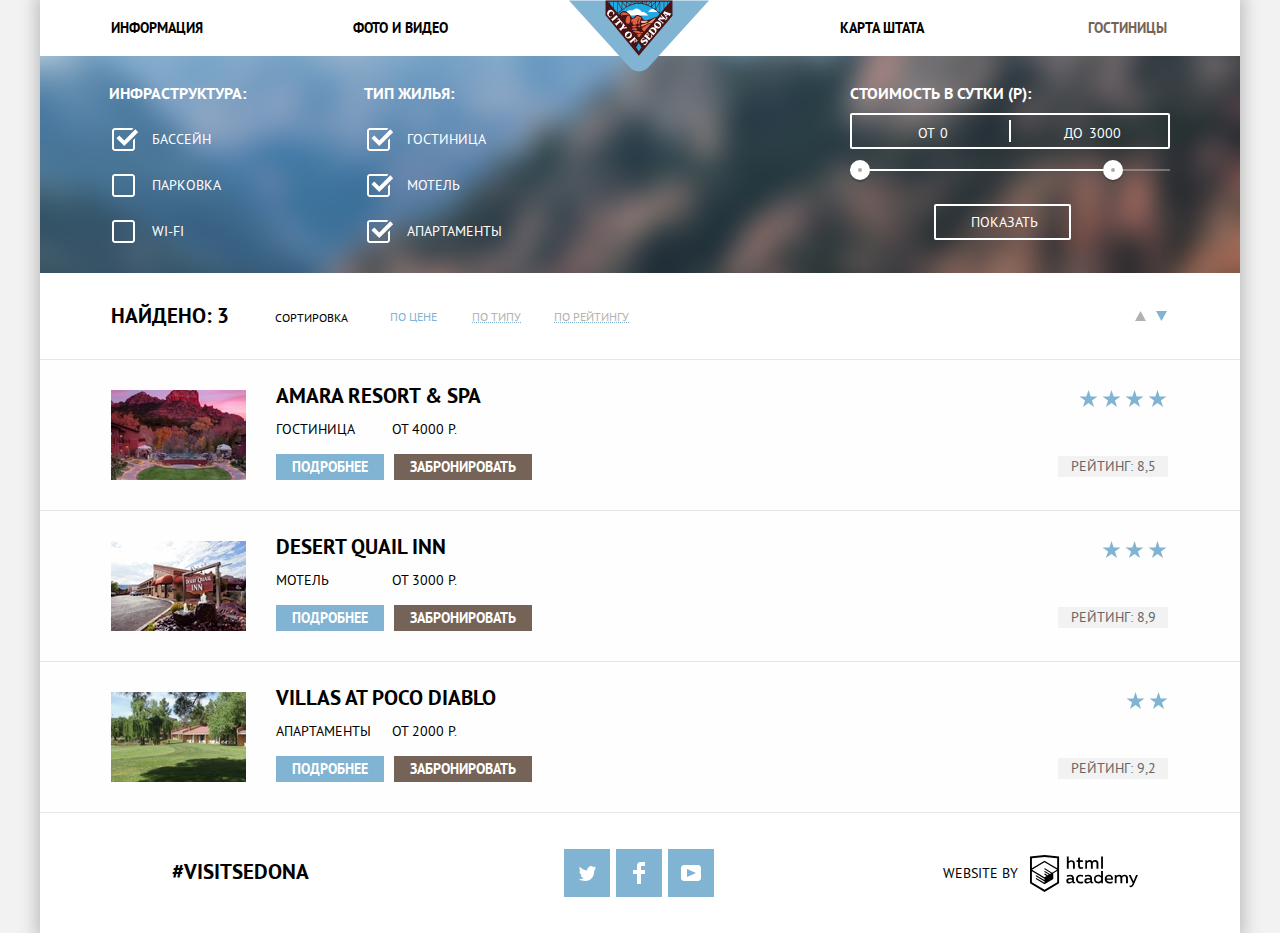
==== hotels.html @ ed296275 "минимизация" ====
<!DOCTYPE html>
<html lang="ru">
	<head>
		<meta charset="utf-8">
		<title>Гостиницы | Туристический городок Седона</title>
    <link href="css/normalize.min.css" rel="stylesheet">
    <link href="css/style.min.css" rel="stylesheet">
	</head>
	<body>
    <div class="container">
      <header class="page-header">
        <a class="page-header-logo" href="index.html">
          <img src="img/logo-sedona.svg" width="140" height="72" alt="Логотип Седоны">
        </a>
        <nav class="page-navigation">
          <ul class="site-navigation reset-list">
            <li><a href="#">Информация</a></li>
            <li><a href="#">Фото и видео</a></li>
            <li><a href="#">Карта штата</a></li>
            <li  class="site-navigation-current"><a>Гостиницы</a></li>
          </ul>
        </nav>
      </header>

      <main>
        <div class="hotels-info">
          <h1 class="visually-hidden">Гостиницы Седоны</h1>
          <section class="filters">
            <form class="filter-form" method="get" action="https://echo.htmlacademy.ru">
              <h2 class="visually-hidden">Форма фильтрации</h2>
              <!--CSS:<img src="img/background-photo.jpg"  width="1200" height="800" alt="Вид Седоны">-->
              <fieldset>
                <legend>Инфраструктура:</legend>
                  <ul class="reset-list fieldset-list">
                    <li class="filter-item">
                      <input type="checkbox" id="swimmingpool" name="swimmingpool" checked>
                      <label for="swimmingpool">бассейн</label>
                    </li>
                    <li class="filter-item">
                      <input type="checkbox" id="parking" name="parking">
                      <label for="parking">парковка</label>
                    </li>
                    <li class="filter-item">
                      <input type="checkbox" id="wifi" name="wifi">
                      <label for="wifi">wi-fi</label>
                    </li>
                  </ul>
              </fieldset>
              <fieldset>
                <legend>Тип жилья:</legend>
                  <ul class="reset-list fieldset-list">
                    <li class="filter-item">
                      <input type="checkbox" id="hotel" name="hotel" checked>
                      <label for="hotel">гостиница</label>
                    </li>
                    <li class="filter-item">
                      <input type="checkbox" id="motel" name="motel" checked>
                      <label for="motel">мотель</label>
                    </li>
                    <li class="filter-item">
                      <input type="checkbox" id="appartment" name="appartment" checked>
                      <label for="appartment">апартаменты</label>
                    </li>
                  </ul>
              </fieldset>
              <div class="filter-price">
                <fieldset class="filter-range">
                  <legend class="filter-range-title">Стоимость в сутки (Р):</legend>
									<div class="price-controls">
										<label class="min-price">от <input type="text" name="min-price" value="0"></label>
										<label class="max-price">до <input type="text" name="max-price" value="3000"></label>
									</div>
									<div class="range-controls">
										 <div class="scale">
											 <div class="bar"></div>
										 </div>
										 <div class="range-toggle range-toggle-min"></div>
										 <div class="range-toggle range-toggle-max"></div>
									</div>
									<button class="button-transparent" type="submit">Показать</button>
                </fieldset>
              </div>
            </form>
          </section>
          <div class="search-results">
            <div class="results-wrapper">
              <p class="results-total reset-text">Найдено: 3</p>
              <section class="sort">
                <h2 class="reset-text">Сортировка</h2>
                <ul class="reset-list sort-by-category">
                  <li class="result-sort-item result-sort-item-current"><a>по цене</a></li>
                  <li class="result-sort-item"><a href="#">по типу</a></li>
                  <li class="result-sort-item"><a href="#">по рейтингу</a></li>
                </ul>
                <ul class="reset-list sort-by-priority">
                  <li class="result-sort-item">
                    <a arial-label="сортировать по возрастанию">
                      <svg class="sort-direction-button" xmlns="http://www.w3.org/2000/svg" width="11" height="10" viewBox="0 0 11 10">
                        <path d="M5.5 0L0 10h11z"/>
                      </svg>
                    </a>
                  </li>
                  <li class="result-sort-item">
                    <a arial-label="сортировать по убыванию" active>
                      <svg class="sort-direction-button sort-direction-button-current" xmlns="http://www.w3.org/2000/svg" width="11" height="10" viewBox="0 0 11 10">
                        <path d="M5.5 10L0 0h11"/>
                      </svg>
                    </a>
                  </li>
                </ul>
              </section>
            </div>
            <section class="results">
              <h2 class="visually-hidden">Результаты</h2>
              <ul class="results-list reset-list">
                <li class="result-list-item hotel">
                  <div class="hotel-img">
                    <img src="img/hotel-amara.jpg" width="135" height="90" alt="Amara Resort & Spa">
                  </div>
                  <div class="hotel-info">
                    <h3 class="hotel-name reset-text">Amara Resort & Spa</h3>
                    <div class="hotel-type-price">
                      <p class="hotel-type reset-text">Гостиница</p>
                      <p class="hotel-price reset-text">От 4000 р.</p>
                    </div>
                    <a class="button button-blue hotel-button" href="#">Подробнее</a>
                    <a class="button button-brown hotel-button" href="#">Забронировать</a>
                  </div>
                  <div class="hotel-details">
                    <p class="hotel-stars-four reset-text" alt="четырехзвездочный отель"></p>
                    <p class="hotel-rating reset-text">Рейтинг: 8,5</p>
                  </div>
                </li>
                <li class="result-list-item hotel">
                  <div class="hotel-img">
                    <img src="img/motel-desertquail.jpg" width="135" height="90" alt="Desert Quail Inn">
                  </div>
                  <div class="hotel-info">
                    <h3 class="hotel-name reset-text">Desert Quail Inn</h3>
                    <div class="hotel-type-price">
                      <p class="hotel-type reset-text">Мотель</p>
                      <p class="hotel-price reset-text">От 3000 р.</p>
                    </div>
                    <a class="button button-blue hotel-button" href="#">Подробнее</a>
                    <a class="button button-brown hotel-button" href="#">Забронировать</a>
                  </div>
                  <div class="hotel-details">
                    <p class="hotel-stars-three reset-text" alt="трехзвездочный отель"></p>
                    <p class="hotel-rating reset-text">Рейтинг: 8,9</p>
                  </div>
                </li>
                <li class="result-list-item hotel">
                  <div class="hotel-img">
                    <img src="img/villas-pocodiablo.jpg" width="135" height="90" alt="Villas at Poco Diablo">
                  </div>
                  <div class="hotel-info">
                    <h3 class="hotel-name reset-text">Villas at Poco Diablo</h3>
                    <div class="hotel-type-price">
                      <p class="hotel-type reset-text">Апартаменты</p>
                      <p class="hotel-price reset-text">От 2000 р.</p>
                    </div>
                    <a class="button button-blue hotel-button" href="#">Подробнее</a>
                    <a class="button button-brown hotel-button" href="#">Забронировать</a>
                  </div>
                  <div class="hotel-details">
                    <p class="hotel-stars-two reset-text" alt="двухзвездочный отель"></p>
                    <p class="hotel-rating reset-text">Рейтинг: 9,2</p>
                  </div>
                </li>
              </ul>
            </section>
          </div>
        </div>
      </main>

      <footer class="page-footer">
        <p class="page-footer-hashtag reset-text">
        	<a  class="hashtag" href="#">#visitsedona</a>
        </p>
        <section class="page-footer-social social">
        	<h2 class="visually-hidden">Седона в соцсетях</h2>
          <ul class="reset-list social-list">
        		<li class="social-item">
              <a class="social-button" href="#" aria-label="Переход на страницу Седоны в Twitter">
                <img src="img/icons/twitter.svg" width="17" height="15" alt="Twitter">
              </a>
            </li>
        		<li class="social-item">
              <a class="social-button" href="#" aria-label="Переход на страницу Седоны в Facebook">
                <img src="img/icons/fb.svg" width="12" height="22" alt="Facebook">
              </a>
            </li>
        		<li class="social-item">
              <a class="social-button" href="#" aria-label="Переход на страницу Седоны на Youtube">
                <img src="img/icons/youtube.svg" width="20" height="16" alt="Youtube">
              </a>
            </li>
        	</ul>
        	</section>
        	<p class="page-footer-developed-by developed-by reset-text">
        		Website by
        		<a class="developed-by-link" href="https://htmlacademy.ru/intensive/htmlcss">
              <svg id="Layer_1" data-name="Layer 1" xmlns="http://www.w3.org/2000/svg" width="108" height="37" viewBox="0 0 108.08 36.85"><title>logo-htmlacademy-small1</title><path d="M44.61,26.88a2,2,0,0,0,.55-0.1v1.33a3.25,3.25,0,0,1-1.18.21,1.67,1.67,0,0,1-1.67-1,4.84,4.84,0,0,1-3.14,1.08c-1.51,0-2.91-.83-2.91-2.55,0-2.13,2-2.79,3.71-2.79a11.08,11.08,0,0,1,2.17.25v-0.3c0-1-.76-1.77-2.19-1.77a7.42,7.42,0,0,0-3,.64v-1.7a10.21,10.21,0,0,1,3.19-.55c2.36,0,3.81,1.12,3.81,3.65v3a0.54,0.54,0,0,0,.49.59h0.17Zm-6.44-1.13A1.35,1.35,0,0,0,39.63,27h0.11a3.39,3.39,0,0,0,2.41-1V24.58a9.72,9.72,0,0,0-1.81-.21c-1,0-2.16.33-2.16,1.38h0Zm12.36-6.11a5,5,0,0,1,2.57.64V22a4.08,4.08,0,0,0-2.3-.7,2.75,2.75,0,1,0,0,5.49,5,5,0,0,0,2.43-.64v1.71a6.27,6.27,0,0,1-2.76.57A4.21,4.21,0,0,1,46,24.51q0-.21,0-0.41a4.32,4.32,0,0,1,4.18-4.46h0.38Zm12.17,7.24a2,2,0,0,0,.55-0.1v1.33a3.25,3.25,0,0,1-1.18.21,1.67,1.67,0,0,1-1.67-1,4.84,4.84,0,0,1-3.14,1.08c-1.51,0-2.91-.83-2.91-2.55,0-2.13,2-2.79,3.71-2.79a11.08,11.08,0,0,1,2.17.25v-0.3c0-1-.76-1.77-2.19-1.77a7.42,7.42,0,0,0-3,.64v-1.7a10.21,10.21,0,0,1,3.19-.55c2.36,0,3.81,1.12,3.81,3.65v3a0.54,0.54,0,0,0,.49.59h0.17Zm-6.44-1.13A1.35,1.35,0,0,0,57.73,27h0.11a3.39,3.39,0,0,0,2.41-1V24.58a9.72,9.72,0,0,0-1.81-.21c-1.06,0-2.16.33-2.16,1.38h0ZM73,16V28.2H71.35V26.88a3.88,3.88,0,0,1-3.19,1.54,4.4,4.4,0,0,1,0-8.78,3.81,3.81,0,0,1,3,1.3V16H73Zm-4.53,5.22a2.76,2.76,0,1,0,0,5.52A2.86,2.86,0,0,0,71.15,25V23A2.91,2.91,0,0,0,68.49,21.27ZM79,19.64c3.31,0,4.46,2.68,3.92,5.09H76.7c0.21,1.5,1.67,2.11,3.19,2.11a6.11,6.11,0,0,0,2.64-.59v1.6a7.14,7.14,0,0,1-3,.57C77,28.42,74.78,27,74.78,24a4.18,4.18,0,0,1,4-4.39H79Zm0.09,1.54a2.28,2.28,0,0,0-2.44,2.1v0.06H81.3A2,2,0,0,0,79.13,21.18Zm5.73,7V19.87h1.65v1a3.81,3.81,0,0,1,2.78-1.27A2.86,2.86,0,0,1,91.89,21a4.12,4.12,0,0,1,2.91-1.33A3.06,3.06,0,0,1,98,23V28.2h-1.9V23.05a1.59,1.59,0,0,0-1.42-1.75H94.42a2.8,2.8,0,0,0-2.07,1.12V28.2h-1.9V23.05A1.59,1.59,0,0,0,89,21.31H88.8a3,3,0,0,0-2.21,1.29v5.63H84.86Zm21.31-8.33h1.9l-3.91,9.46c-0.9,2.17-2.09,2.86-3.35,2.86a4.76,4.76,0,0,1-1.1-.14V30.46a2.86,2.86,0,0,0,.85.12c0.9,0,1.58-.64,2.07-1.9l0.17-.42-4-8.4h2l2.86,6.29ZM38.73,1.46V6.22a3.81,3.81,0,0,1,2.7-1.14,3.25,3.25,0,0,1,3.44,3.4v5.15H43V8.72a1.81,1.81,0,0,0-1.61-2h-0.3a2.93,2.93,0,0,0-2.32,1.39v5.52h-1.9V1.46h1.9ZM49.94,2.31v3h3V6.91h-3v3.81c0,1.1.5,1.46,1.58,1.46a4.49,4.49,0,0,0,1.69-.33v1.6A6.8,6.8,0,0,1,51,13.8a2.55,2.55,0,0,1-2.86-2.74V6.89H46.58V5.26h1.5V2.74Zm5.4,11.31V5.28H57v1A3.81,3.81,0,0,1,59.77,5a2.86,2.86,0,0,1,2.6,1.33A4.12,4.12,0,0,1,65.28,5,3.06,3.06,0,0,1,68.44,8.4v5.21h-1.9V8.46a1.59,1.59,0,0,0-1.42-1.75H64.89a2.8,2.8,0,0,0-2.07,1.12v5.78h-1.9V8.46A1.59,1.59,0,0,0,59.5,6.71H59.27A3,3,0,0,0,57.06,8v5.63H55.34ZM71.17,1.45H73V13.6H71.17V1.45ZM14.71,0H14.55L0,1.54V28.21l14.55,8.66,14.55-8.66V1.54Zm12.5,27.1L14.55,34.64,1.9,27.12V16.18l12.59,7.5V25L5.86,19.9v1.31l8.68,5.21v1.39L5.87,22.65V24l8.68,5.21,8.75-5.24V18.31L27.2,16V27.12Zm0-12.53-3.48,2-1.6,1L14.51,13v1.31L21,18.23H21l-0.14.09-1,.54-5.37-3.2V17l4.24,2.52-1,.67-3.2-1.9v1.31l2.1,1.24L14.5,22.1,2,14.65,14.51,7.11Zm0-1.32L14.49,5.76,1.91,13.25v-10L14.56,1.92,27.21,3.25v10h0Z" transform="translate(0 -0.02)" fill="#231f20"/>
              </svg>
        		</a>
        	</p>
      </footer>
    </div>
	</body>
</html>
---- css/style.min.css ----
@-webkit-keyframes bounce{0%{-webkit-transform:translateY(-2000px);transform:translateY(-2000px)}70%{-webkit-transform:translateY(30px);transform:translateY(30px)}90%{-webkit-transform:translateY(-10px);transform:translateY(-10px)}to{-webkit-transform:translateY(0);transform:translateY(0)}}@keyframes bounce{0%{-webkit-transform:translateY(-2000px);transform:translateY(-2000px)}70%{-webkit-transform:translateY(30px);transform:translateY(30px)}90%{-webkit-transform:translateY(-10px);transform:translateY(-10px)}to{-webkit-transform:translateY(0);transform:translateY(0)}}@-webkit-keyframes shake{0%,to{-webkit-transform:translateX(0);transform:translateX(0)}10%,30%,50%,70%,90%{-webkit-transform:translateX(-10px);transform:translateX(-10px)}20%,40%,60%,80%{-webkit-transform:translateX(10px);transform:translateX(10px)}}@keyframes shake{0%,to{-webkit-transform:translateX(0);transform:translateX(0)}10%,30%,50%,70%,90%{-webkit-transform:translateX(-10px);transform:translateX(-10px)}20%,40%,60%,80%{-webkit-transform:translateX(10px);transform:translateX(10px)}}@font-face{font-family:'PT Sans';font-weight:400;font-style:normal;src:local('PTSans-Regular'),url(../fonts/ptsans.woff2) format('woff2'),url(../fonts/ptsans.woff) format('woff')}@font-face{font-family:'PT Sans';font-weight:700;font-style:normal;src:local('PTSans-Bold'),url(../fonts/ptsansbold.woff2) format('woff2'),url(../fonts/ptsansbold.woff) format('woff')}html{box-sizing:border-box}*,::after,::before{box-sizing:inherit}.reset-list,body{margin:0;padding:0}body{text-transform:uppercase;color:#000;background-color:#f2f2f2;font-family:"PT Sans","Arial",sans-serif;font-size:14px;font-weight:400;line-height:21px}a{text-decoration:none}img{max-width:100%}.container{width:1200px;margin:0 auto;background-color:#fff;box-shadow:0 0 15px 5px rgba(0,1,1,.2)}.reset-list{list-style:none}.reset-text{margin:0}.button{text-align:center;vertical-align:middle;text-transform:uppercase;color:#fff;border:0;background-color:#fff;font-size:14px;font-weight:700;line-height:21px}.button-brown{width:568px;height:86px;background-color:#766357}.search-details .button-brown{margin-top:18px;padding-right:117px;padding-left:117px;font-size:18px}.button-search,.social-button{display:flex;align-items:center;justify-content:center;width:46px;height:48px;color:#fff;background-color:#81b3d2}.button-search{margin-top:54px;font-size:21px}.button-blue{width:458px;height:58px;background-color:#81b3d2}.button-add,.button-remove{width:38px;height:38px;color:#a9a9a9;background-color:#f2f2f2;font-size:19px}.button-add:hover,.button-remove:hover,.site-navigation a{color:#000}.button-add:active,.button-remove:active,.site-navigation a[href]:hover{color:#81b3d2}.button-brown:hover{background-color:#604e43}.button-brown:active{color:rgba(132,120,112,.3);background-color:#503e33}.button-search:hover,.hotel-info .button-blue:hover,.social-button:hover{background-color:#669ec0}.button-search:active,.hotel-info .button-blue:active,.social-button:active{color:rgba(135,181,209,.3);background-color:#5496bd}.button-outline-white{color:#fff;border:1px solid #fff;background:0 0;font-weight:400}.hotel-info .button-brown,.page-footer-index .developed-by-link{margin-left:6px}.hotel-button{padding:4px 16px}.page-header{position:relative;padding-top:15px;padding-bottom:15px}.page-footer,.page-navigation{color:#000;font-size:14px;font-weight:700;line-height:26px}.site-navigation{display:flex}.page-header-logo{position:absolute;top:0;left:50%;width:140px;margin-left:-71px}.site-navigation li{width:300px}.site-navigation li:nth-child(1){padding-left:71px;text-align:left}.site-navigation li:nth-child(2){padding-left:13px;text-align:left}.site-navigation li:nth-child(3){padding-right:16px;text-align:right}.site-navigation li:nth-child(4){padding-right:73px;text-align:right}.site-navigation a[href]:active{color:#b2b2b2}.site-navigation-current a{color:#766357}.page-footer{display:flex;align-items:center;min-height:120px}.page-footer-index{position:relative;z-index:3;margin-top:-128px;background-color:rgba(255,255,255,.9)}.hashtag{color:#000;font-size:21px;font-weight:700;line-height:26px}.social-list{display:flex;justify-content:center;width:100%;margin-left:-1px}.social-list li:nth-child(1){margin-left:0}.social-list li:nth-child(2),.social-list li:nth-child(3){margin-left:6px}.developed-by{display:flex;align-items:center;justify-content:center;width:197px;font-weight:400}.page-footer-developed-by,.page-footer-hashtag,.page-footer-social{width:400px;text-align:center}.developed-by-link{margin-top:9px;margin-left:12px}.button-calendar:hover path,.developed-by-link path{fill:#000}.button-calendar:active path,.developed-by-link:hover path{fill:#81b3d2}.button-calendar path,.developed-by-link:active path{fill:#a9a9a9}.search-modal{position:relative;z-index:3;display:none}.open{display:block;-webkit-animation:bounce .6s;animation:bounce .6s}.open-error{-webkit-animation:shake .6s;animation:shake .6s}.search-form{position:absolute;left:50%;width:568px;margin-left:-285px;padding:55px 55px 56px;background-color:#fff}.search-item{position:relative;display:flex;align-items:center;margin-bottom:29px;font-size:14px;font-weight:700;line-height:26px}.label-check-in{width:88px}.label-check-out{width:92px}.search-data-input{border:2px solid #f2f2f2;background-color:#f2f2f2;font:inherit}.input-check-in,.input-check-out{width:346px;height:38px;padding-left:10px;text-transform:uppercase}.input-check-in{margin-left:24px}.input-check-out{margin-left:21px}.search-item input:hover{background-color:#ebebeb}.search-item input:focus{background-color:#fff}.search-data-input::-webkit-input-placeholder{color:#000;font-size:14px;line-height:26px}.search-data-input::-moz-placeholder{color:#000;font-size:14px;line-height:26px}.search-data-input:-ms-input-placeholder,.search-data-input::-ms-input-placeholder{color:#000;font-size:14px;line-height:26px}.search-data-input::placeholder{color:#000;font-size:14px;line-height:26px}.button-calendar{position:absolute;top:0;left:95%;margin-top:6px;margin-left:-11px;background:0 0}.search-data-adults,.search-data-kids{display:flex;align-items:center;width:50%;font-weight:700}.search-data-kids .search-data-label{margin-top:1px;margin-left:51px}.search-data-adults .search-data-label{margin-top:1px}.data-adults,.data-kids{width:38px;height:38px;text-align:center}.data-adults-button{margin-left:41px}.data-kids-button{margin-left:27px}.search-info{display:flex;flex-direction:column}.search-map{position:relative}.search-map img{position:absolute;z-index:1;top:0;left:0}.search-map iframe{position:relative;z-index:2;border:0}.filters{min-height:217px}.filter-form{display:flex;padding:27px 0 31px 69px;color:#fff;background-color:#d7e8f2;background-image:url(../img/filter-background.png);background-position:0 -295px;font-size:14px;line-height:21px}.filter-form fieldset{margin:0;padding:0;border:0}.filter-form fieldset:nth-child(2){width:255px}.filter-form fieldset:nth-child(3){width:326px}.filter-price fieldset{width:320px;margin-left:auto}.filter-form legend{font-size:16px;font-weight:700}.filter-range{width:330px;text-transform:uppercase;color:#fff}.filter-range-title{margin-bottom:9px;text-align:left;font-size:16px;font-weight:600;line-height:21px}.price-controls{position:relative;height:36px;margin-bottom:20px;border:2px solid #fff;border-radius:2px;font-size:0}.price-controls::after{position:absolute;top:50%;left:50%;width:2px;height:22px;content:"";-webkit-transform:translate(-50%,-50%);transform:translate(-50%,-50%);background:#fff}.price-controls label{display:inline-block;cursor:pointer;vertical-align:top;font-size:14px;line-height:38px}.price-controls .max-price,.price-controls .min-price{width:80px;margin-top:-2px;margin-left:66px}.price-controls input{width:50px;margin:0;color:inherit;border:0;background:0 0;font:inherit}.range-controls{position:relative;margin-bottom:33px}.range-controls .scale{height:2px;background:rgba(255,255,255,.3)}.range-controls .bar{width:80%;height:2px;background:#fff}.range-toggle{position:absolute;top:-9px;box-sizing:content-box;width:4px;height:4px;cursor:pointer;border:8px solid #fff;border-radius:50%;background:#ababab;box-shadow:0 2px 1px 0 rgba(0,1,1,.2)}.range-toggle:hover{border-width:9px;background:#1c4f80}.range-toggle-min{left:0}.range-toggle-max{left:79%}.button-transparent{display:block;width:137px;margin-left:84px;padding:6px 35px;cursor:pointer;text-transform:uppercase;color:#fff;border:2px solid #fff;border-radius:2px;background:0 0;font-size:14px;line-height:20px}.button-transparent:hover{color:#000;background:#fff}.filter-input:disabled{opacity:.5;color:#6a6a6a}.filter-form ul{width:210px}.filter-item{display:flex;padding-top:25px;padding-left:39px}.filter-item input{display:none}.filter-item label{position:relative;display:block;margin-left:4px;cursor:pointer;-webkit-user-select:none;-moz-user-select:none;-ms-user-select:none;user-select:none}.filter-item input:focus+label,.filter-item input:hover+label{color:#fff}.filter-item input:checked+label::after{position:absolute;top:-1px;left:-40px;width:27px;height:23px;content:"";background-image:url(../img/icons/checkbox-on.svg);background-repeat:no-repeat;background-position:0 0}.filter-item input+label::after{position:absolute;top:-1px;left:-42px;width:27px;height:23px;content:"";background-image:url(../img/icons/checkbox-off.svg);background-repeat:no-repeat;background-position:0 0}.filter-item input:disabled+label::after{background-image:url(../img/icons/checkbox-disabled-off.svg)}.filter-item input:disabled:checked+label::after{background-image:url(../img/icons/checkbox-disabled-on.svg)}.filter-price{width:480px;text-align:left}.intro{display:flex;flex-direction:column;background-color:#d7e8f2;background-image:url(../img/intro-mask.svg),url(../img/background-photo.jpg);background-repeat:no-repeat;background-position:0 450px,0 -83px}.intro .intro-img{width:459px;margin-top:76px;margin-left:370px;background:0 0}.intro-text{width:1200px;margin-top:72px;padding:59px 281px 15px;text-align:center;background-color:#fff}.intro-text p{margin-bottom:35px}.intro-title{font-size:21px;font-weight:700;line-height:26px}.visually-hidden{position:absolute;overflow:hidden;clip:rect(0 0 0 0);width:1px;height:1px;margin:-1px;padding:0;border:0}.reason-sublist{display:flex}.reason-subitem{width:400px;padding:162px 47px 80px}.reason-item,.reason-subitem{text-align:center}.reason-item{display:flex}.reason-item h3,.reason-subitem-details h3{font-size:21px;font-weight:700}.reason-subitem-details h3{margin-bottom:25px}.reason-subitem-food,.reason-subitem-gift,.reason-subitem-house{background-image:url(../img/icons/house.svg);background-repeat:no-repeat;background-position:top 62px left 50%}.reason-subitem-food,.reason-subitem-gift{background-image:url(../img/icons/food.svg)}.reason-subitem-food p{margin-left:3px}.reason-subitem-gift{background-image:url(../img/icons/gift.svg);background-position:top 58px left 50%}.reasons-list{display:flex;flex-direction:column;margin:0;padding:0}.main-reason{display:flex}.main-reason:nth-child(1){order:1}.main-reason:nth-child(2){order:3}.main-reason:nth-child(3){order:4}.main-reason:nth-child(4){order:2}.main-reason-item{width:400px;padding:48px 42px 57px}.main-reason-item h3{margin:0 83px}.main-reason-item p{margin:24px 10px 0}.main-reason-item .reason-item-blue-details{margin-top:22px;margin-right:5px;margin-left:5px}.main-reason-img{width:800px;height:256px}.reasons-list .reason-item-blue{color:#fff;background-color:#81b3d2}.reasons-gray{background-color:#eee}.main-reason-item .gray-item-details{margin-top:23px;margin-right:28px;margin-left:28px}.search-details{width:568px;margin:58px 315px 0;background-color:#fff}.search-details p{margin-bottom:30px;text-align:center;line-height:24px}.search-info-title{margin-bottom:18px;font-size:30px;font-weight:700;line-height:36px}.hotels-info{display:flex;flex-direction:column}.result-list-item h3,.results-total{font-size:21px;font-weight:700;line-height:26px}.result-sort-item a,.sort h2{font-size:12px;font-weight:400;line-height:18px}.sort h2{width:75px;margin-top:36px;margin-left:5px}.result-sort-item{margin-top:33px}.result-sort-item a{text-decoration:underline;color:#b2b2b2;-webkit-text-decoration-color:#81b3d2;text-decoration-color:#81b3d2;-webkit-text-decoration-style:dotted;text-decoration-style:dotted}.result-sort-item a[href]:hover{color:#81b3d2}.result-sort-item a[href]:active{text-decoration:none;color:#000}.sort-direction-button{fill:#b2b2b2}.sort-direction-button:hover{fill:#000}.sort-direction-button-current,.sort-direction-button:active{fill:#81b3d2}.result-sort-item-current a{text-decoration:none;color:#81b3d2}.results-list{display:flex;flex-direction:column;background-color:#fefefe;font-size:14px;font-weight:400;line-height:21px}.result-list-item{display:flex}.hotel-rating{width:110px;margin-top:49px;margin-left:2px;text-align:center;color:#666;background-color:#f2f2f2}.search-results{display:flex;flex-direction:column}.hotel,.results-wrapper{border-bottom:1px solid #e7e7e7}.results-wrapper{display:flex;justify-content:space-between}.results-total{width:135px;margin-top:30px;margin-bottom:30px;margin-left:71px}.sort{display:flex;width:970px}.sort-by-category{display:flex;width:280px}.sort-by-priority{display:flex;width:40px;margin-left:495px}.sort-by-category .result-sort-item:nth-child(1){width:49px;margin-left:40px}.sort-by-category .result-sort-item:nth-child(2){width:49px;margin-left:33px}.sort-by-category .result-sort-item:nth-child(3){width:76px;margin-left:33px}.sort-by-priority .result-sort-item{width:11px;margin-left:10px}.hotel{align-items:flex-start}.hotel-details,.hotel-img,.hotel-info{margin-top:30px}.hotel-img{width:135px;height:90px;margin-bottom:30px;margin-left:71px}.hotel-info{width:544px;margin-right:236px;margin-left:30px;text-align:left}.hotel-info h3{margin-top:-7px;margin-bottom:10px}.hotel-type-price{display:flex;width:inherit;margin-bottom:16px}.hotel-type,.hotel-type-price p{width:110px}.hotel-price{width:142px;margin-left:6px}.hotel-details{width:150px}.hotel-stars-four,.hotel-stars-three,.hotel-stars-two{width:95px;height:17px;margin-left:21px;background-image:url(../img/icons/star.svg);background-repeat:repeat}.hotel-stars-three,.hotel-stars-two{width:71px;margin-left:44px}.hotel-stars-two{width:47px;margin-left:68px}
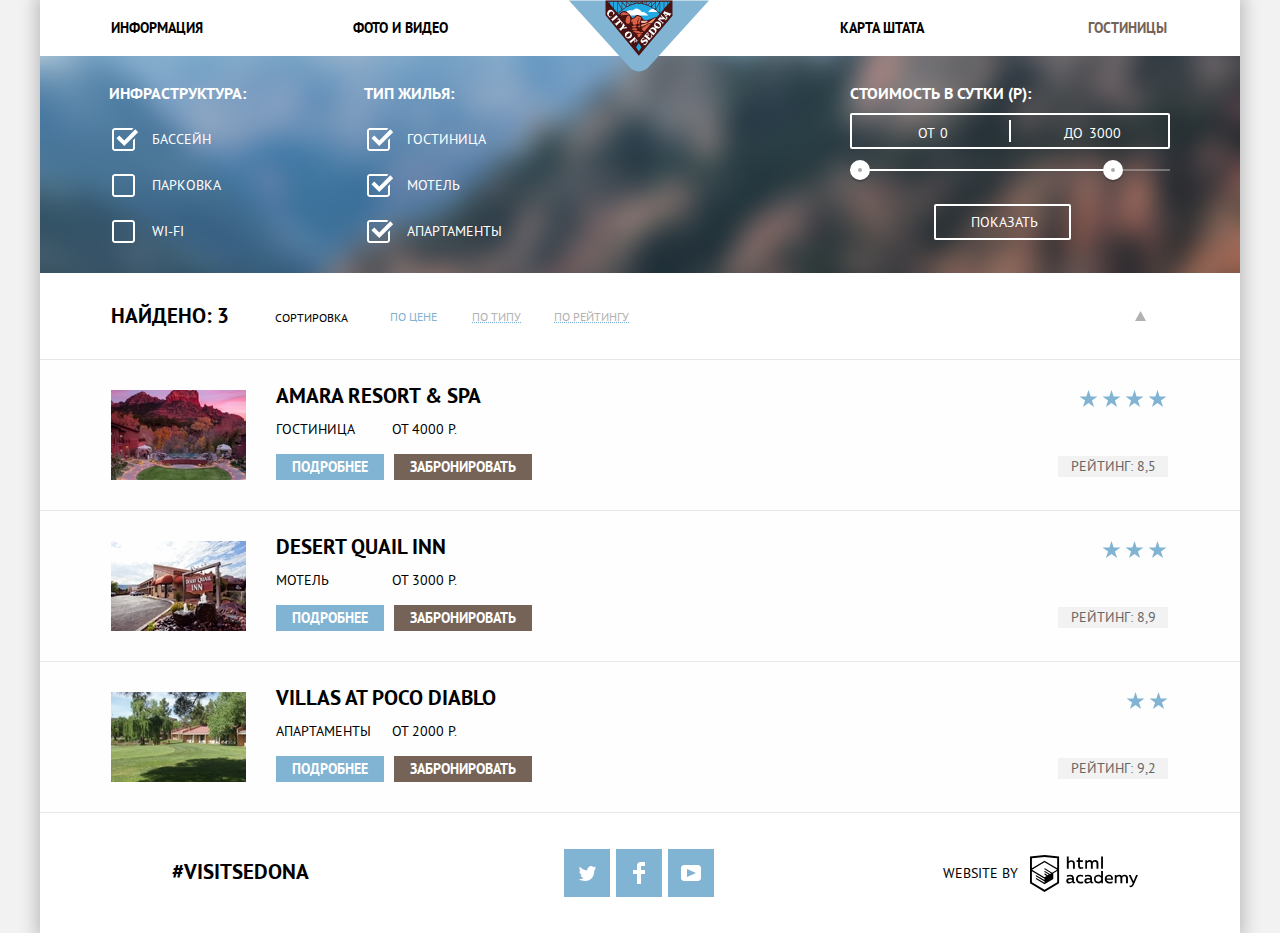
==== commit 0dd9ffab: "правка+1" ====
--- a/hotels.html
+++ b/hotels.html
@@ -28,7 +28,7 @@
           <section class="filters">
             <form class="filter-form" method="get" action="https://echo.htmlacademy.ru">
               <h2 class="visually-hidden">Форма фильтрации</h2>
-              <!--CSS:<img src="img/background-photo.jpg"  width="1200" height="800" alt="Вид Седоны">-->
+
               <fieldset>
                 <legend>Инфраструктура:</legend>
                   <ul class="reset-list fieldset-list">
@@ -94,14 +94,14 @@
                 </ul>
                 <ul class="reset-list sort-by-priority">
                   <li class="result-sort-item">
-                    <a arial-label="сортировать по возрастанию">
+                    <a aria-label="сортировать по возрастанию">
                       <svg class="sort-direction-button" xmlns="http://www.w3.org/2000/svg" width="11" height="10" viewBox="0 0 11 10">
                         <path d="M5.5 0L0 10h11z"/>
                       </svg>
                     </a>
                   </li>
                   <li class="result-sort-item">
-                    <a arial-label="сортировать по убыванию" active>
+                    <a aria-label="сортировать по убыванию>
                       <svg class="sort-direction-button sort-direction-button-current" xmlns="http://www.w3.org/2000/svg" width="11" height="10" viewBox="0 0 11 10">
                         <path d="M5.5 10L0 0h11"/>
                       </svg>
@@ -127,7 +127,7 @@
                     <a class="button button-brown hotel-button" href="#">Забронировать</a>
                   </div>
                   <div class="hotel-details">
-                    <p class="hotel-stars-four reset-text" alt="четырехзвездочный отель"></p>
+                    <p class="hotel-stars-four reset-text" aria-label="четырехзвездочный отель"></p>
                     <p class="hotel-rating reset-text">Рейтинг: 8,5</p>
                   </div>
                 </li>
@@ -145,7 +145,7 @@
                     <a class="button button-brown hotel-button" href="#">Забронировать</a>
                   </div>
                   <div class="hotel-details">
-                    <p class="hotel-stars-three reset-text" alt="трехзвездочный отель"></p>
+                    <p class="hotel-stars-three reset-text" aria-label="трехзвездочный отель"></p>
                     <p class="hotel-rating reset-text">Рейтинг: 8,9</p>
                   </div>
                 </li>
@@ -163,7 +163,7 @@
                     <a class="button button-brown hotel-button" href="#">Забронировать</a>
                   </div>
                   <div class="hotel-details">
-                    <p class="hotel-stars-two reset-text" alt="двухзвездочный отель"></p>
+                    <p class="hotel-stars-two reset-text" aria-label="двухзвездочный отель"></p>
                     <p class="hotel-rating reset-text">Рейтинг: 9,2</p>
                   </div>
                 </li>
--- a/css/style.min.css
+++ b/css/style.min.css
@@ -1 +1 @@
-@-webkit-keyframes bounce{0%{-webkit-transform:translateY(-2000px);transform:translateY(-2000px)}70%{-webkit-transform:translateY(30px);transform:translateY(30px)}90%{-webkit-transform:translateY(-10px);transform:translateY(-10px)}to{-webkit-transform:translateY(0);transform:translateY(0)}}@keyframes bounce{0%{-webkit-transform:translateY(-2000px);transform:translateY(-2000px)}70%{-webkit-transform:translateY(30px);transform:translateY(30px)}90%{-webkit-transform:translateY(-10px);transform:translateY(-10px)}to{-webkit-transform:translateY(0);transform:translateY(0)}}@-webkit-keyframes shake{0%,to{-webkit-transform:translateX(0);transform:translateX(0)}10%,30%,50%,70%,90%{-webkit-transform:translateX(-10px);transform:translateX(-10px)}20%,40%,60%,80%{-webkit-transform:translateX(10px);transform:translateX(10px)}}@keyframes shake{0%,to{-webkit-transform:translateX(0);transform:translateX(0)}10%,30%,50%,70%,90%{-webkit-transform:translateX(-10px);transform:translateX(-10px)}20%,40%,60%,80%{-webkit-transform:translateX(10px);transform:translateX(10px)}}@font-face{font-family:'PT Sans';font-weight:400;font-style:normal;src:local('PTSans-Regular'),url(../fonts/ptsans.woff2) format('woff2'),url(../fonts/ptsans.woff) format('woff')}@font-face{font-family:'PT Sans';font-weight:700;font-style:normal;src:local('PTSans-Bold'),url(../fonts/ptsansbold.woff2) format('woff2'),url(../fonts/ptsansbold.woff) format('woff')}html{box-sizing:border-box}*,::after,::before{box-sizing:inherit}.reset-list,body{margin:0;padding:0}body{text-transform:uppercase;color:#000;background-color:#f2f2f2;font-family:"PT Sans","Arial",sans-serif;font-size:14px;font-weight:400;line-height:21px}a{text-decoration:none}img{max-width:100%}.container{width:1200px;margin:0 auto;background-color:#fff;box-shadow:0 0 15px 5px rgba(0,1,1,.2)}.reset-list{list-style:none}.reset-text{margin:0}.button{text-align:center;vertical-align:middle;text-transform:uppercase;color:#fff;border:0;background-color:#fff;font-size:14px;font-weight:700;line-height:21px}.button-brown{width:568px;height:86px;background-color:#766357}.search-details .button-brown{margin-top:18px;padding-right:117px;padding-left:117px;font-size:18px}.button-search,.social-button{display:flex;align-items:center;justify-content:center;width:46px;height:48px;color:#fff;background-color:#81b3d2}.button-search{margin-top:54px;font-size:21px}.button-blue{width:458px;height:58px;background-color:#81b3d2}.button-add,.button-remove{width:38px;height:38px;color:#a9a9a9;background-color:#f2f2f2;font-size:19px}.button-add:hover,.button-remove:hover,.site-navigation a{color:#000}.button-add:active,.button-remove:active,.site-navigation a[href]:hover{color:#81b3d2}.button-brown:hover{background-color:#604e43}.button-brown:active{color:rgba(132,120,112,.3);background-color:#503e33}.button-search:hover,.hotel-info .button-blue:hover,.social-button:hover{background-color:#669ec0}.button-search:active,.hotel-info .button-blue:active,.social-button:active{color:rgba(135,181,209,.3);background-color:#5496bd}.button-outline-white{color:#fff;border:1px solid #fff;background:0 0;font-weight:400}.hotel-info .button-brown,.page-footer-index .developed-by-link{margin-left:6px}.hotel-button{padding:4px 16px}.page-header{position:relative;padding-top:15px;padding-bottom:15px}.page-footer,.page-navigation{color:#000;font-size:14px;font-weight:700;line-height:26px}.site-navigation{display:flex}.page-header-logo{position:absolute;top:0;left:50%;width:140px;margin-left:-71px}.site-navigation li{width:300px}.site-navigation li:nth-child(1){padding-left:71px;text-align:left}.site-navigation li:nth-child(2){padding-left:13px;text-align:left}.site-navigation li:nth-child(3){padding-right:16px;text-align:right}.site-navigation li:nth-child(4){padding-right:73px;text-align:right}.site-navigation a[href]:active{color:#b2b2b2}.site-navigation-current a{color:#766357}.page-footer{display:flex;align-items:center;min-height:120px}.page-footer-index{position:relative;z-index:3;margin-top:-128px;background-color:rgba(255,255,255,.9)}.hashtag{color:#000;font-size:21px;font-weight:700;line-height:26px}.social-list{display:flex;justify-content:center;width:100%;margin-left:-1px}.social-list li:nth-child(1){margin-left:0}.social-list li:nth-child(2),.social-list li:nth-child(3){margin-left:6px}.developed-by{display:flex;align-items:center;justify-content:center;width:197px;font-weight:400}.page-footer-developed-by,.page-footer-hashtag,.page-footer-social{width:400px;text-align:center}.developed-by-link{margin-top:9px;margin-left:12px}.button-calendar:hover path,.developed-by-link path{fill:#000}.button-calendar:active path,.developed-by-link:hover path{fill:#81b3d2}.button-calendar path,.developed-by-link:active path{fill:#a9a9a9}.search-modal{position:relative;z-index:3;display:none}.open{display:block;-webkit-animation:bounce .6s;animation:bounce .6s}.open-error{-webkit-animation:shake .6s;animation:shake .6s}.search-form{position:absolute;left:50%;width:568px;margin-left:-285px;padding:55px 55px 56px;background-color:#fff}.search-item{position:relative;display:flex;align-items:center;margin-bottom:29px;font-size:14px;font-weight:700;line-height:26px}.label-check-in{width:88px}.label-check-out{width:92px}.search-data-input{border:2px solid #f2f2f2;background-color:#f2f2f2;font:inherit}.input-check-in,.input-check-out{width:346px;height:38px;padding-left:10px;text-transform:uppercase}.input-check-in{margin-left:24px}.input-check-out{margin-left:21px}.search-item input:hover{background-color:#ebebeb}.search-item input:focus{background-color:#fff}.search-data-input::-webkit-input-placeholder{color:#000;font-size:14px;line-height:26px}.search-data-input::-moz-placeholder{color:#000;font-size:14px;line-height:26px}.search-data-input:-ms-input-placeholder,.search-data-input::-ms-input-placeholder{color:#000;font-size:14px;line-height:26px}.search-data-input::placeholder{color:#000;font-size:14px;line-height:26px}.button-calendar{position:absolute;top:0;left:95%;margin-top:6px;margin-left:-11px;background:0 0}.search-data-adults,.search-data-kids{display:flex;align-items:center;width:50%;font-weight:700}.search-data-kids .search-data-label{margin-top:1px;margin-left:51px}.search-data-adults .search-data-label{margin-top:1px}.data-adults,.data-kids{width:38px;height:38px;text-align:center}.data-adults-button{margin-left:41px}.data-kids-button{margin-left:27px}.search-info{display:flex;flex-direction:column}.search-map{position:relative}.search-map img{position:absolute;z-index:1;top:0;left:0}.search-map iframe{position:relative;z-index:2;border:0}.filters{min-height:217px}.filter-form{display:flex;padding:27px 0 31px 69px;color:#fff;background-color:#d7e8f2;background-image:url(../img/filter-background.png);background-position:0 -295px;font-size:14px;line-height:21px}.filter-form fieldset{margin:0;padding:0;border:0}.filter-form fieldset:nth-child(2){width:255px}.filter-form fieldset:nth-child(3){width:326px}.filter-price fieldset{width:320px;margin-left:auto}.filter-form legend{font-size:16px;font-weight:700}.filter-range{width:330px;text-transform:uppercase;color:#fff}.filter-range-title{margin-bottom:9px;text-align:left;font-size:16px;font-weight:600;line-height:21px}.price-controls{position:relative;height:36px;margin-bottom:20px;border:2px solid #fff;border-radius:2px;font-size:0}.price-controls::after{position:absolute;top:50%;left:50%;width:2px;height:22px;content:"";-webkit-transform:translate(-50%,-50%);transform:translate(-50%,-50%);background:#fff}.price-controls label{display:inline-block;cursor:pointer;vertical-align:top;font-size:14px;line-height:38px}.price-controls .max-price,.price-controls .min-price{width:80px;margin-top:-2px;margin-left:66px}.price-controls input{width:50px;margin:0;color:inherit;border:0;background:0 0;font:inherit}.range-controls{position:relative;margin-bottom:33px}.range-controls .scale{height:2px;background:rgba(255,255,255,.3)}.range-controls .bar{width:80%;height:2px;background:#fff}.range-toggle{position:absolute;top:-9px;box-sizing:content-box;width:4px;height:4px;cursor:pointer;border:8px solid #fff;border-radius:50%;background:#ababab;box-shadow:0 2px 1px 0 rgba(0,1,1,.2)}.range-toggle:hover{border-width:9px;background:#1c4f80}.range-toggle-min{left:0}.range-toggle-max{left:79%}.button-transparent{display:block;width:137px;margin-left:84px;padding:6px 35px;cursor:pointer;text-transform:uppercase;color:#fff;border:2px solid #fff;border-radius:2px;background:0 0;font-size:14px;line-height:20px}.button-transparent:hover{color:#000;background:#fff}.filter-input:disabled{opacity:.5;color:#6a6a6a}.filter-form ul{width:210px}.filter-item{display:flex;padding-top:25px;padding-left:39px}.filter-item input{display:none}.filter-item label{position:relative;display:block;margin-left:4px;cursor:pointer;-webkit-user-select:none;-moz-user-select:none;-ms-user-select:none;user-select:none}.filter-item input:focus+label,.filter-item input:hover+label{color:#fff}.filter-item input:checked+label::after{position:absolute;top:-1px;left:-40px;width:27px;height:23px;content:"";background-image:url(../img/icons/checkbox-on.svg);background-repeat:no-repeat;background-position:0 0}.filter-item input+label::after{position:absolute;top:-1px;left:-42px;width:27px;height:23px;content:"";background-image:url(../img/icons/checkbox-off.svg);background-repeat:no-repeat;background-position:0 0}.filter-item input:disabled+label::after{background-image:url(../img/icons/checkbox-disabled-off.svg)}.filter-item input:disabled:checked+label::after{background-image:url(../img/icons/checkbox-disabled-on.svg)}.filter-price{width:480px;text-align:left}.intro{display:flex;flex-direction:column;background-color:#d7e8f2;background-image:url(../img/intro-mask.svg),url(../img/background-photo.jpg);background-repeat:no-repeat;background-position:0 450px,0 -83px}.intro .intro-img{width:459px;margin-top:76px;margin-left:370px;background:0 0}.intro-text{width:1200px;margin-top:72px;padding:59px 281px 15px;text-align:center;background-color:#fff}.intro-text p{margin-bottom:35px}.intro-title{font-size:21px;font-weight:700;line-height:26px}.visually-hidden{position:absolute;overflow:hidden;clip:rect(0 0 0 0);width:1px;height:1px;margin:-1px;padding:0;border:0}.reason-sublist{display:flex}.reason-subitem{width:400px;padding:162px 47px 80px}.reason-item,.reason-subitem{text-align:center}.reason-item{display:flex}.reason-item h3,.reason-subitem-details h3{font-size:21px;font-weight:700}.reason-subitem-details h3{margin-bottom:25px}.reason-subitem-food,.reason-subitem-gift,.reason-subitem-house{background-image:url(../img/icons/house.svg);background-repeat:no-repeat;background-position:top 62px left 50%}.reason-subitem-food,.reason-subitem-gift{background-image:url(../img/icons/food.svg)}.reason-subitem-food p{margin-left:3px}.reason-subitem-gift{background-image:url(../img/icons/gift.svg);background-position:top 58px left 50%}.reasons-list{display:flex;flex-direction:column;margin:0;padding:0}.main-reason{display:flex}.main-reason:nth-child(1){order:1}.main-reason:nth-child(2){order:3}.main-reason:nth-child(3){order:4}.main-reason:nth-child(4){order:2}.main-reason-item{width:400px;padding:48px 42px 57px}.main-reason-item h3{margin:0 83px}.main-reason-item p{margin:24px 10px 0}.main-reason-item .reason-item-blue-details{margin-top:22px;margin-right:5px;margin-left:5px}.main-reason-img{width:800px;height:256px}.reasons-list .reason-item-blue{color:#fff;background-color:#81b3d2}.reasons-gray{background-color:#eee}.main-reason-item .gray-item-details{margin-top:23px;margin-right:28px;margin-left:28px}.search-details{width:568px;margin:58px 315px 0;background-color:#fff}.search-details p{margin-bottom:30px;text-align:center;line-height:24px}.search-info-title{margin-bottom:18px;font-size:30px;font-weight:700;line-height:36px}.hotels-info{display:flex;flex-direction:column}.result-list-item h3,.results-total{font-size:21px;font-weight:700;line-height:26px}.result-sort-item a,.sort h2{font-size:12px;font-weight:400;line-height:18px}.sort h2{width:75px;margin-top:36px;margin-left:5px}.result-sort-item{margin-top:33px}.result-sort-item a{text-decoration:underline;color:#b2b2b2;-webkit-text-decoration-color:#81b3d2;text-decoration-color:#81b3d2;-webkit-text-decoration-style:dotted;text-decoration-style:dotted}.result-sort-item a[href]:hover{color:#81b3d2}.result-sort-item a[href]:active{text-decoration:none;color:#000}.sort-direction-button{fill:#b2b2b2}.sort-direction-button:hover{fill:#000}.sort-direction-button-current,.sort-direction-button:active{fill:#81b3d2}.result-sort-item-current a{text-decoration:none;color:#81b3d2}.results-list{display:flex;flex-direction:column;background-color:#fefefe;font-size:14px;font-weight:400;line-height:21px}.result-list-item{display:flex}.hotel-rating{width:110px;margin-top:49px;margin-left:2px;text-align:center;color:#666;background-color:#f2f2f2}.search-results{display:flex;flex-direction:column}.hotel,.results-wrapper{border-bottom:1px solid #e7e7e7}.results-wrapper{display:flex;justify-content:space-between}.results-total{width:135px;margin-top:30px;margin-bottom:30px;margin-left:71px}.sort{display:flex;width:970px}.sort-by-category{display:flex;width:280px}.sort-by-priority{display:flex;width:40px;margin-left:495px}.sort-by-category .result-sort-item:nth-child(1){width:49px;margin-left:40px}.sort-by-category .result-sort-item:nth-child(2){width:49px;margin-left:33px}.sort-by-category .result-sort-item:nth-child(3){width:76px;margin-left:33px}.sort-by-priority .result-sort-item{width:11px;margin-left:10px}.hotel{align-items:flex-start}.hotel-details,.hotel-img,.hotel-info{margin-top:30px}.hotel-img{width:135px;height:90px;margin-bottom:30px;margin-left:71px}.hotel-info{width:544px;margin-right:236px;margin-left:30px;text-align:left}.hotel-info h3{margin-top:-7px;margin-bottom:10px}.hotel-type-price{display:flex;width:inherit;margin-bottom:16px}.hotel-type,.hotel-type-price p{width:110px}.hotel-price{width:142px;margin-left:6px}.hotel-details{width:150px}.hotel-stars-four,.hotel-stars-three,.hotel-stars-two{width:95px;height:17px;margin-left:21px;background-image:url(../img/icons/star.svg);background-repeat:repeat}.hotel-stars-three,.hotel-stars-two{width:71px;margin-left:44px}.hotel-stars-two{width:47px;margin-left:68px}
+@-webkit-keyframes bounce{0%{-webkit-transform:translateY(-2000px);transform:translateY(-2000px)}70%{-webkit-transform:translateY(30px);transform:translateY(30px)}90%{-webkit-transform:translateY(-10px);transform:translateY(-10px)}to{-webkit-transform:translateY(0);transform:translateY(0)}}@keyframes bounce{0%{-webkit-transform:translateY(-2000px);transform:translateY(-2000px)}70%{-webkit-transform:translateY(30px);transform:translateY(30px)}90%{-webkit-transform:translateY(-10px);transform:translateY(-10px)}to{-webkit-transform:translateY(0);transform:translateY(0)}}@-webkit-keyframes shake{0%,to{-webkit-transform:translateX(0);transform:translateX(0)}10%,30%,50%,70%,90%{-webkit-transform:translateX(-10px);transform:translateX(-10px)}20%,40%,60%,80%{-webkit-transform:translateX(10px);transform:translateX(10px)}}@keyframes shake{0%,to{-webkit-transform:translateX(0);transform:translateX(0)}10%,30%,50%,70%,90%{-webkit-transform:translateX(-10px);transform:translateX(-10px)}20%,40%,60%,80%{-webkit-transform:translateX(10px);transform:translateX(10px)}}@font-face{font-family:'PT Sans';font-weight:400;font-style:normal;src:local('PTSans-Regular'),url(../fonts/ptsans.woff2) format('woff2'),url(../fonts/ptsans.woff) format('woff')}@font-face{font-family:'PT Sans';font-weight:700;font-style:normal;src:local('PTSans-Bold'),url(../fonts/ptsansbold.woff2) format('woff2'),url(../fonts/ptsansbold.woff) format('woff')}html{box-sizing:border-box}*,::after,::before{box-sizing:inherit}.reset-list,body{margin:0;padding:0}body{text-transform:uppercase;color:#000;background-color:#f2f2f2;font-family:"PT Sans","Arial",sans-serif;font-size:14px;font-weight:400;line-height:21px}a{text-decoration:none}img{max-width:100%}.container{width:1200px;margin:0 auto;background-color:#fff;box-shadow:0 0 15px 5px rgba(0,1,1,.2)}.reset-list{list-style:none}.reset-text{margin:0}.button{text-align:center;vertical-align:middle;text-transform:uppercase;color:#fff;border:0;background-color:#fff;font-size:14px;font-weight:700;line-height:21px}.button-brown{width:568px;height:86px;background-color:#766357}.search-details .button-brown{margin-top:18px;padding-right:117px;padding-left:117px;font-size:21px}.button-search,.social-button{display:flex;align-items:center;justify-content:center;width:46px;height:48px;color:#fff;background-color:#81b3d2}.button-search{margin-top:54px;font-size:21px}.button-blue{width:458px;height:58px;background-color:#81b3d2}.button-add,.button-remove{width:38px;height:38px;color:#a9a9a9;background-color:#f2f2f2;font-size:19px}.button-add:hover,.button-remove:hover,.site-navigation a{color:#000}.button-add:active,.button-remove:active,.site-navigation a[href]:hover{color:#81b3d2}.button-brown:hover{background-color:#604e43}.button-brown:active{color:rgba(132,120,112,.3);background-color:#503e33}.button-search:hover,.hotel-info .button-blue:hover,.social-button:hover{background-color:#669ec0}.button-search:active,.hotel-info .button-blue:active,.social-button:active{color:rgba(135,181,209,.3);background-color:#5496bd}.button-outline-white{color:#fff;border:1px solid #fff;background:0 0;font-weight:400}.hotel-info .button-brown,.page-footer-index .developed-by-link{margin-left:6px}.hotel-button{padding:4px 16px}.page-header{position:relative;padding-top:15px;padding-bottom:15px}.page-footer,.page-navigation{color:#000;font-size:14px;font-weight:700;line-height:26px}.site-navigation{display:flex}.page-header-logo{position:absolute;top:0;left:50%;width:140px;margin-left:-71px}.site-navigation li{width:300px}.site-navigation li:nth-child(1){padding-left:71px;text-align:left}.site-navigation li:nth-child(2){padding-left:13px;text-align:left}.site-navigation li:nth-child(3){padding-right:16px;text-align:right}.site-navigation li:nth-child(4){padding-right:73px;text-align:right}.site-navigation a[href]:active{color:#b2b2b2}.site-navigation-current a{color:#766357}.page-footer{display:flex;align-items:center;min-height:120px}.page-footer-index{position:relative;z-index:3;margin-top:-128px;background-color:rgba(255,255,255,.9)}.hashtag{color:#000;font-size:21px;font-weight:700;line-height:26px}.social-list{display:flex;justify-content:center;width:100%;margin-left:-1px}.social-list li:nth-child(1){margin-left:0}.social-list li:nth-child(2),.social-list li:nth-child(3){margin-left:6px}.developed-by{display:flex;align-items:center;justify-content:center;width:197px;font-weight:400}.page-footer-developed-by,.page-footer-hashtag,.page-footer-social{width:400px;text-align:center}.developed-by-link{margin-top:9px;margin-left:12px}.button-calendar:hover path,.developed-by-link path{fill:#000}.button-calendar:active path,.developed-by-link:hover path{fill:#81b3d2}.button-calendar path,.developed-by-link:active path{fill:#a9a9a9}.search-modal{position:relative;z-index:3;display:none}.open{display:block;-webkit-animation:bounce .6s;animation:bounce .6s}.open-error{-webkit-animation:shake .6s;animation:shake .6s}.search-form{position:absolute;left:50%;width:568px;margin-left:-285px;padding:55px 55px 56px;background-color:#fff}.search-item{position:relative;display:flex;align-items:center;margin-bottom:29px;font-size:14px;font-weight:700;line-height:26px}.label-check-in{width:88px}.label-check-out{width:92px}.search-data-input{border:2px solid #f2f2f2;background-color:#f2f2f2;font:inherit}.input-check-in,.input-check-out{width:346px;height:38px;padding-left:10px;text-transform:uppercase}.input-check-in{margin-left:24px}.input-check-out{margin-left:21px}.search-item input:hover{background-color:#ebebeb}.search-item input:focus{background-color:#fff}.search-data-input::-webkit-input-placeholder{color:#000;font-size:14px;line-height:26px}.search-data-input::-moz-placeholder{color:#000;font-size:14px;line-height:26px}.search-data-input:-ms-input-placeholder,.search-data-input::-ms-input-placeholder{color:#000;font-size:14px;line-height:26px}.search-data-input::placeholder{color:#000;font-size:14px;line-height:26px}.button-calendar{position:absolute;top:0;left:95%;margin-top:6px;margin-left:-11px;background:0 0}.search-data-adults,.search-data-kids{display:flex;align-items:center;width:50%;font-weight:700}.search-data-kids .search-data-label{margin-top:1px;margin-left:51px}.search-data-adults .search-data-label{margin-top:1px}.data-adults,.data-kids{width:38px;height:38px;text-align:center}.data-adults-button{margin-left:41px}.data-kids-button{margin-left:27px}.search-info{display:flex;flex-direction:column}.search-map{position:relative}.search-map img{position:absolute;z-index:1;top:0;left:0}.search-map iframe{position:relative;z-index:2;border:0}.filters{min-height:217px}.filter-form{display:flex;padding:27px 0 31px 69px;color:#fff;background-color:#d7e8f2;background-image:url(../img/filter-background.png);background-position:0 -295px;font-size:14px;line-height:21px}.filter-form fieldset{margin:0;padding:0;border:0}.filter-form fieldset:nth-child(2){width:255px}.filter-form fieldset:nth-child(3){width:326px}.filter-price fieldset{width:320px;margin-left:auto}.filter-form legend{font-size:16px;font-weight:700}.filter-range{width:330px;text-transform:uppercase;color:#fff}.filter-range-title{margin-bottom:9px;text-align:left;font-size:16px;font-weight:600;line-height:21px}.price-controls{position:relative;height:36px;margin-bottom:20px;border:2px solid #fff;border-radius:2px;font-size:0}.price-controls::after{position:absolute;top:50%;left:50%;width:2px;height:22px;content:"";-webkit-transform:translate(-50%,-50%);transform:translate(-50%,-50%);background:#fff}.price-controls label{display:inline-block;cursor:pointer;vertical-align:top;font-size:14px;line-height:38px}.price-controls .max-price,.price-controls .min-price{width:80px;margin-top:-2px;margin-left:66px}.price-controls input{width:50px;margin:0;color:inherit;border:0;background:0 0;font:inherit}.range-controls{position:relative;margin-bottom:33px}.range-controls .scale{height:2px;background:rgba(255,255,255,.3)}.range-controls .bar{width:80%;height:2px;background:#fff}.range-toggle{position:absolute;top:-9px;box-sizing:content-box;width:4px;height:4px;cursor:pointer;border:8px solid #fff;border-radius:50%;background:#ababab;box-shadow:0 2px 1px 0 rgba(0,1,1,.2)}.range-toggle:hover{border-width:9px;background:#1c4f80}.range-toggle-min{left:0}.range-toggle-max{left:79%}.button-transparent{display:block;width:137px;margin-left:84px;padding:6px 35px;cursor:pointer;text-transform:uppercase;color:#fff;border:2px solid #fff;border-radius:2px;background:0 0;font-size:14px;line-height:20px}.button-transparent:hover{color:#000;background:#fff}.filter-input:disabled{opacity:.5;color:#6a6a6a}.filter-form ul{width:210px}.filter-item{display:flex;padding-top:25px;padding-left:39px}.filter-item input{display:none}.filter-item label{position:relative;display:block;margin-left:4px;cursor:pointer;-webkit-user-select:none;-moz-user-select:none;-ms-user-select:none;user-select:none}.filter-item input:focus+label,.filter-item input:hover+label{color:#fff}.filter-item input:checked+label::after{position:absolute;top:-1px;left:-40px;width:27px;height:23px;content:"";background-image:url(../img/icons/checkbox-on.svg);background-repeat:no-repeat;background-position:0 0}.filter-item input+label::after{position:absolute;top:-1px;left:-42px;width:27px;height:23px;content:"";background-image:url(../img/icons/checkbox-off.svg);background-repeat:no-repeat;background-position:0 0}.filter-item input:disabled+label::after{background-image:url(../img/icons/checkbox-disabled-off.svg)}.filter-item input:disabled:checked+label::after{background-image:url(../img/icons/checkbox-disabled-on.svg)}.filter-price{width:480px;text-align:left}.intro{display:flex;flex-direction:column;background-color:#d7e8f2;background-image:url(../img/intro-mask.svg),url(../img/background-photo.jpg);background-repeat:no-repeat;background-position:0 450px,0 -83px}.intro .intro-img{width:459px;margin-top:76px;margin-left:370px;background:0 0}.intro-text{width:1200px;margin-top:72px;padding:59px 281px 15px;text-align:center;background-color:#fff}.intro-text p{margin-bottom:35px}.intro-title{font-size:21px;font-weight:700;line-height:26px}.visually-hidden{position:absolute;overflow:hidden;clip:rect(0 0 0 0);width:1px;height:1px;margin:-1px;padding:0;border:0}.reason-sublist{display:flex}.reason-subitem{width:400px;padding:162px 47px 80px}.reason-item,.reason-subitem{text-align:center}.reason-item{display:flex}.reason-item h3,.reason-subitem-details h3{font-size:21px;font-weight:700}.reason-subitem-details h3{margin-bottom:25px}.reason-subitem-food,.reason-subitem-gift,.reason-subitem-house{background-image:url(../img/icons/house.svg);background-repeat:no-repeat;background-position:top 62px left 50%}.reason-subitem-food,.reason-subitem-gift{background-image:url(../img/icons/food.svg)}.reason-subitem-food p{margin-left:3px}.reason-subitem-gift{background-image:url(../img/icons/gift.svg);background-position:top 58px left 50%}.reasons-list{display:flex;flex-direction:column;margin:0;padding:0}.main-reason{display:flex}.main-reason:nth-child(1){order:1}.main-reason:nth-child(2){order:3}.main-reason:nth-child(3){order:4}.main-reason:nth-child(4){order:2}.main-reason-item{width:400px;padding:48px 42px 57px}.main-reason-item h3{margin:0 83px}.main-reason-item p{margin:24px 10px 0}.main-reason-item .reason-item-blue-details{margin-top:22px;margin-right:5px;margin-left:5px}.main-reason-img{width:800px;height:256px}.reasons-list .reason-item-blue{color:#fff;background-color:#81b3d2}.reasons-gray{background-color:#eee}.main-reason-item .gray-item-details{margin-top:23px;margin-right:28px;margin-left:28px}.search-details{width:568px;margin:58px 315px 0;background-color:#fff}.search-details p{margin-bottom:30px;text-align:center;line-height:24px}.search-info-title{margin-bottom:18px;font-size:30px;font-weight:700;line-height:36px}.hotels-info{display:flex;flex-direction:column}.result-list-item h3,.results-total{font-size:21px;font-weight:700;line-height:26px}.result-sort-item a,.sort h2{font-size:12px;font-weight:400;line-height:18px}.sort h2{width:75px;margin-top:36px;margin-left:5px}.result-sort-item{margin-top:33px}.result-sort-item a{text-decoration:underline;color:#b2b2b2;-webkit-text-decoration-color:#81b3d2;text-decoration-color:#81b3d2;-webkit-text-decoration-style:dotted;text-decoration-style:dotted}.result-sort-item a[href]:hover{color:#81b3d2}.result-sort-item a[href]:active{text-decoration:none;color:#000}.sort-direction-button{fill:#b2b2b2}.sort-direction-button:hover{fill:#000}.sort-direction-button-current,.sort-direction-button:active{fill:#81b3d2}.result-sort-item-current a{text-decoration:none;color:#81b3d2}.results-list{display:flex;flex-direction:column;background-color:#fefefe;font-size:14px;font-weight:400;line-height:21px}.result-list-item{display:flex}.hotel-rating{width:110px;margin-top:49px;margin-left:2px;text-align:center;color:#666;background-color:#f2f2f2}.search-results{display:flex;flex-direction:column}.hotel,.results-wrapper{border-bottom:1px solid #e7e7e7}.results-wrapper{display:flex;justify-content:space-between}.results-total{width:135px;margin-top:30px;margin-bottom:30px;margin-left:71px}.sort{display:flex;width:970px}.sort-by-category{display:flex;width:280px}.sort-by-priority{display:flex;width:40px;margin-left:495px}.sort-by-category .result-sort-item:nth-child(1){width:49px;margin-left:40px}.sort-by-category .result-sort-item:nth-child(2){width:49px;margin-left:33px}.sort-by-category .result-sort-item:nth-child(3){width:76px;margin-left:33px}.sort-by-priority .result-sort-item{width:11px;margin-left:10px}.hotel{align-items:flex-start}.hotel-details,.hotel-img,.hotel-info{margin-top:30px}.hotel-img{width:135px;height:90px;margin-bottom:30px;margin-left:71px}.hotel-info{width:544px;margin-right:236px;margin-left:30px;text-align:left}.hotel-info h3{margin-top:-7px;margin-bottom:10px}.hotel-type-price{display:flex;width:inherit;margin-bottom:16px}.hotel-type,.hotel-type-price p{width:110px}.hotel-price{width:142px;margin-left:6px}.hotel-details{width:150px}.hotel-stars-four,.hotel-stars-three,.hotel-stars-two{width:95px;height:17px;margin-left:21px;background-image:url(../img/icons/star.svg);background-repeat:repeat}.hotel-stars-three,.hotel-stars-two{width:71px;margin-left:44px}.hotel-stars-two{width:47px;margin-left:68px}
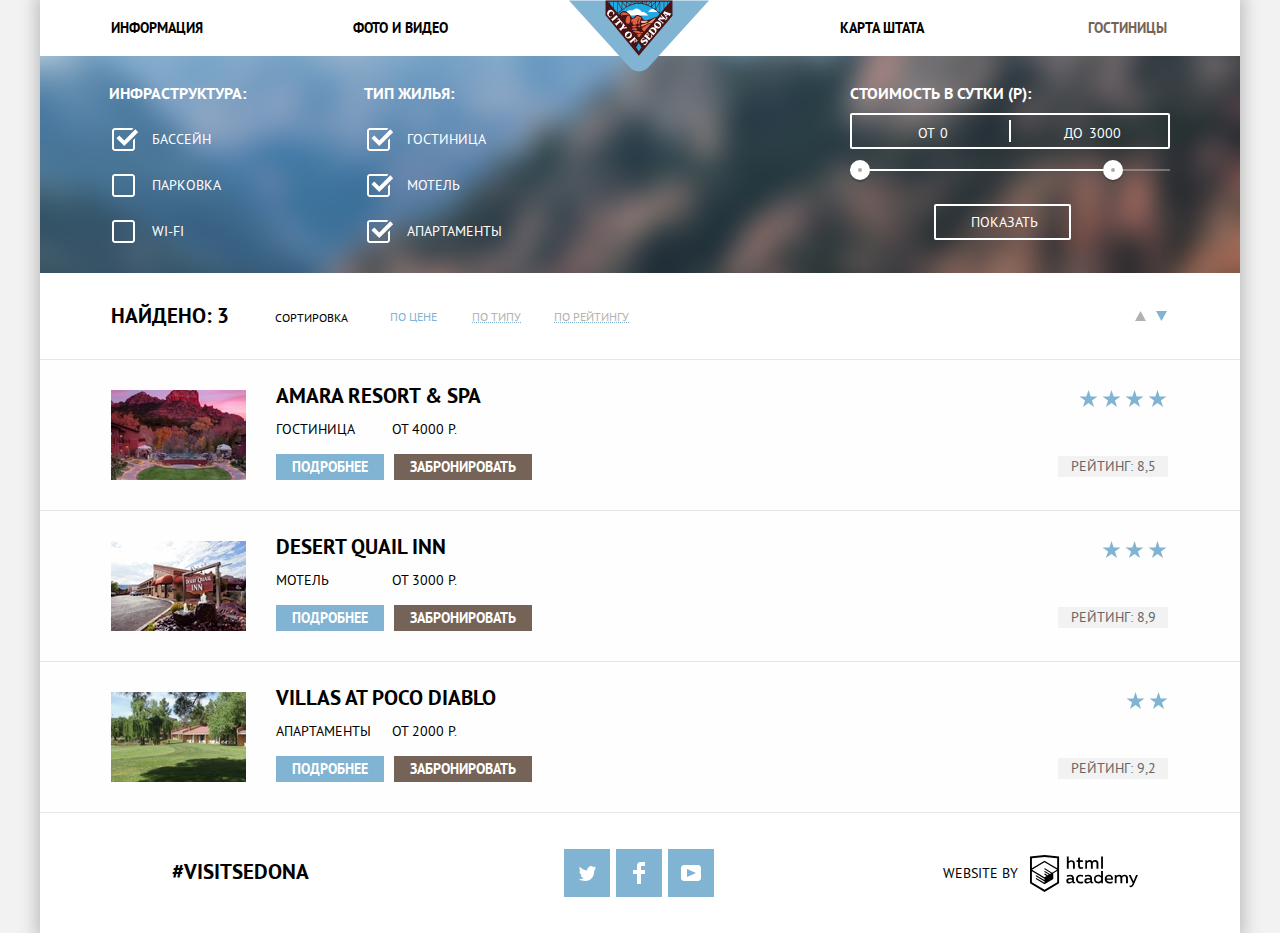
==== commit abb24434: "Правки по валидатору" ====
--- a/hotels.html
+++ b/hotels.html
@@ -101,7 +101,7 @@
                     </a>
                   </li>
                   <li class="result-sort-item">
-                    <a aria-label="сортировать по убыванию>
+                    <a aria-label="сортировать по убыванию">
                       <svg class="sort-direction-button sort-direction-button-current" xmlns="http://www.w3.org/2000/svg" width="11" height="10" viewBox="0 0 11 10">
                         <path d="M5.5 10L0 0h11"/>
                       </svg>
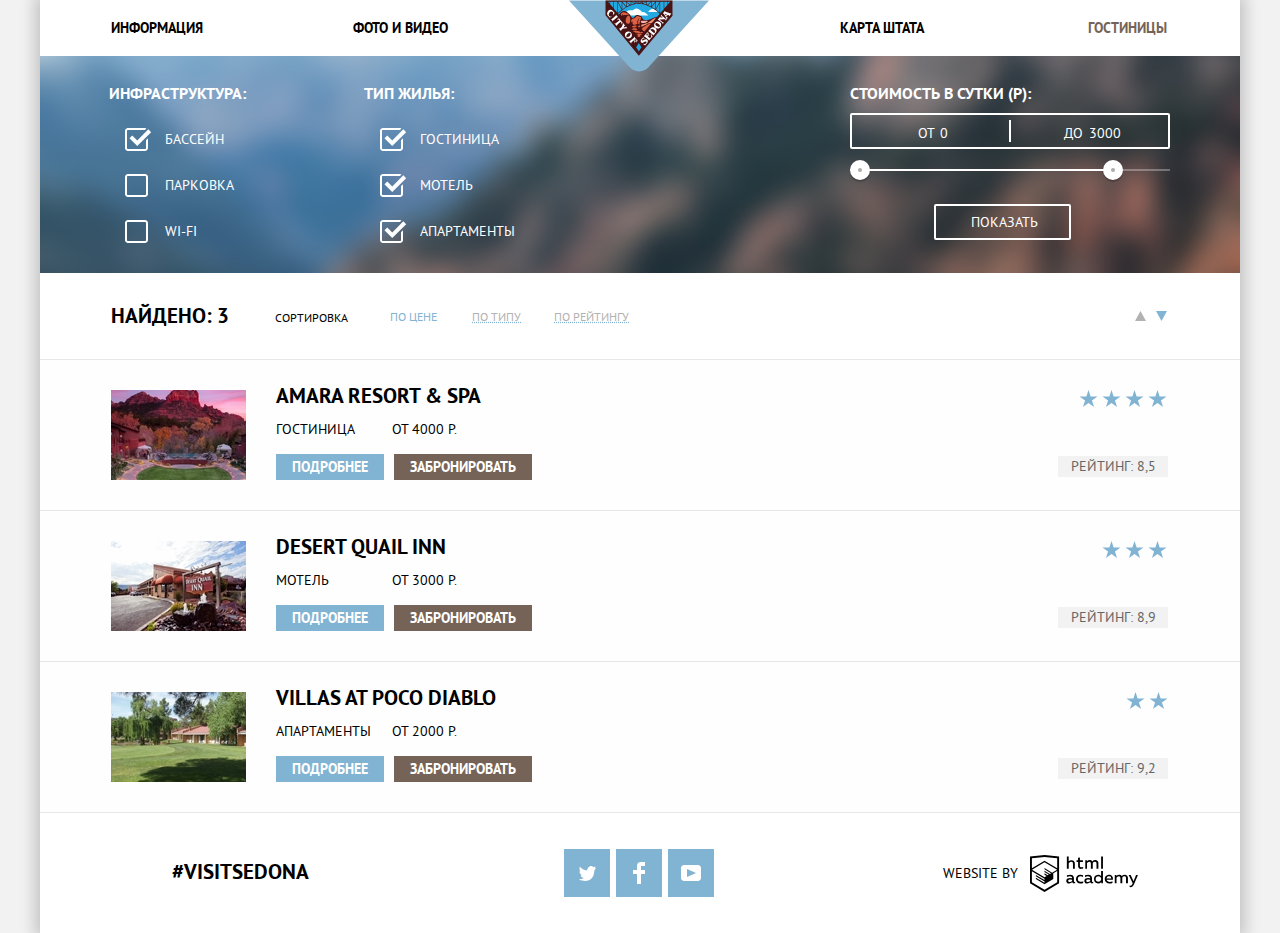
==== commit 1af1a990: "Правки на защиту" ====
--- a/hotels.html
+++ b/hotels.html
@@ -4,7 +4,7 @@
 		<meta charset="utf-8">
 		<title>Гостиницы | Туристический городок Седона</title>
     <link href="css/normalize.min.css" rel="stylesheet">
-    <link href="css/style.min.css" rel="stylesheet">
+    <link href="css/style.css" rel="stylesheet">
 	</head>
 	<body>
     <div class="container">
@@ -127,7 +127,9 @@
                     <a class="button button-brown hotel-button" href="#">Забронировать</a>
                   </div>
                   <div class="hotel-details">
-                    <p class="hotel-stars-four reset-text" aria-label="четырехзвездочный отель"></p>
+                    <p class="hotel-stars-four reset-text">
+                      <span class="visually-hidden">четырехзвездочный отель</span>
+                    </p>
                     <p class="hotel-rating reset-text">Рейтинг: 8,5</p>
                   </div>
                 </li>
@@ -145,7 +147,9 @@
                     <a class="button button-brown hotel-button" href="#">Забронировать</a>
                   </div>
                   <div class="hotel-details">
-                    <p class="hotel-stars-three reset-text" aria-label="трехзвездочный отель"></p>
+                    <p class="hotel-stars-three reset-text">
+                      <span class="visually-hidden">трехзвездочный отель</span>
+                    </p>
                     <p class="hotel-rating reset-text">Рейтинг: 8,9</p>
                   </div>
                 </li>
@@ -163,7 +167,9 @@
                     <a class="button button-brown hotel-button" href="#">Забронировать</a>
                   </div>
                   <div class="hotel-details">
-                    <p class="hotel-stars-two reset-text" aria-label="двухзвездочный отель"></p>
+                    <p class="hotel-stars-two reset-text">
+                      <span class="visually-hidden">двухзвездочный отель</span>
+                    </p>
                     <p class="hotel-rating reset-text">Рейтинг: 9,2</p>
                   </div>
                 </li>
@@ -200,7 +206,9 @@
         	<p class="page-footer-developed-by developed-by reset-text">
         		Website by
         		<a class="developed-by-link" href="https://htmlacademy.ru/intensive/htmlcss">
-              <svg id="Layer_1" data-name="Layer 1" xmlns="http://www.w3.org/2000/svg" width="108" height="37" viewBox="0 0 108.08 36.85"><title>logo-htmlacademy-small1</title><path d="M44.61,26.88a2,2,0,0,0,.55-0.1v1.33a3.25,3.25,0,0,1-1.18.21,1.67,1.67,0,0,1-1.67-1,4.84,4.84,0,0,1-3.14,1.08c-1.51,0-2.91-.83-2.91-2.55,0-2.13,2-2.79,3.71-2.79a11.08,11.08,0,0,1,2.17.25v-0.3c0-1-.76-1.77-2.19-1.77a7.42,7.42,0,0,0-3,.64v-1.7a10.21,10.21,0,0,1,3.19-.55c2.36,0,3.81,1.12,3.81,3.65v3a0.54,0.54,0,0,0,.49.59h0.17Zm-6.44-1.13A1.35,1.35,0,0,0,39.63,27h0.11a3.39,3.39,0,0,0,2.41-1V24.58a9.72,9.72,0,0,0-1.81-.21c-1,0-2.16.33-2.16,1.38h0Zm12.36-6.11a5,5,0,0,1,2.57.64V22a4.08,4.08,0,0,0-2.3-.7,2.75,2.75,0,1,0,0,5.49,5,5,0,0,0,2.43-.64v1.71a6.27,6.27,0,0,1-2.76.57A4.21,4.21,0,0,1,46,24.51q0-.21,0-0.41a4.32,4.32,0,0,1,4.18-4.46h0.38Zm12.17,7.24a2,2,0,0,0,.55-0.1v1.33a3.25,3.25,0,0,1-1.18.21,1.67,1.67,0,0,1-1.67-1,4.84,4.84,0,0,1-3.14,1.08c-1.51,0-2.91-.83-2.91-2.55,0-2.13,2-2.79,3.71-2.79a11.08,11.08,0,0,1,2.17.25v-0.3c0-1-.76-1.77-2.19-1.77a7.42,7.42,0,0,0-3,.64v-1.7a10.21,10.21,0,0,1,3.19-.55c2.36,0,3.81,1.12,3.81,3.65v3a0.54,0.54,0,0,0,.49.59h0.17Zm-6.44-1.13A1.35,1.35,0,0,0,57.73,27h0.11a3.39,3.39,0,0,0,2.41-1V24.58a9.72,9.72,0,0,0-1.81-.21c-1.06,0-2.16.33-2.16,1.38h0ZM73,16V28.2H71.35V26.88a3.88,3.88,0,0,1-3.19,1.54,4.4,4.4,0,0,1,0-8.78,3.81,3.81,0,0,1,3,1.3V16H73Zm-4.53,5.22a2.76,2.76,0,1,0,0,5.52A2.86,2.86,0,0,0,71.15,25V23A2.91,2.91,0,0,0,68.49,21.27ZM79,19.64c3.31,0,4.46,2.68,3.92,5.09H76.7c0.21,1.5,1.67,2.11,3.19,2.11a6.11,6.11,0,0,0,2.64-.59v1.6a7.14,7.14,0,0,1-3,.57C77,28.42,74.78,27,74.78,24a4.18,4.18,0,0,1,4-4.39H79Zm0.09,1.54a2.28,2.28,0,0,0-2.44,2.1v0.06H81.3A2,2,0,0,0,79.13,21.18Zm5.73,7V19.87h1.65v1a3.81,3.81,0,0,1,2.78-1.27A2.86,2.86,0,0,1,91.89,21a4.12,4.12,0,0,1,2.91-1.33A3.06,3.06,0,0,1,98,23V28.2h-1.9V23.05a1.59,1.59,0,0,0-1.42-1.75H94.42a2.8,2.8,0,0,0-2.07,1.12V28.2h-1.9V23.05A1.59,1.59,0,0,0,89,21.31H88.8a3,3,0,0,0-2.21,1.29v5.63H84.86Zm21.31-8.33h1.9l-3.91,9.46c-0.9,2.17-2.09,2.86-3.35,2.86a4.76,4.76,0,0,1-1.1-.14V30.46a2.86,2.86,0,0,0,.85.12c0.9,0,1.58-.64,2.07-1.9l0.17-.42-4-8.4h2l2.86,6.29ZM38.73,1.46V6.22a3.81,3.81,0,0,1,2.7-1.14,3.25,3.25,0,0,1,3.44,3.4v5.15H43V8.72a1.81,1.81,0,0,0-1.61-2h-0.3a2.93,2.93,0,0,0-2.32,1.39v5.52h-1.9V1.46h1.9ZM49.94,2.31v3h3V6.91h-3v3.81c0,1.1.5,1.46,1.58,1.46a4.49,4.49,0,0,0,1.69-.33v1.6A6.8,6.8,0,0,1,51,13.8a2.55,2.55,0,0,1-2.86-2.74V6.89H46.58V5.26h1.5V2.74Zm5.4,11.31V5.28H57v1A3.81,3.81,0,0,1,59.77,5a2.86,2.86,0,0,1,2.6,1.33A4.12,4.12,0,0,1,65.28,5,3.06,3.06,0,0,1,68.44,8.4v5.21h-1.9V8.46a1.59,1.59,0,0,0-1.42-1.75H64.89a2.8,2.8,0,0,0-2.07,1.12v5.78h-1.9V8.46A1.59,1.59,0,0,0,59.5,6.71H59.27A3,3,0,0,0,57.06,8v5.63H55.34ZM71.17,1.45H73V13.6H71.17V1.45ZM14.71,0H14.55L0,1.54V28.21l14.55,8.66,14.55-8.66V1.54Zm12.5,27.1L14.55,34.64,1.9,27.12V16.18l12.59,7.5V25L5.86,19.9v1.31l8.68,5.21v1.39L5.87,22.65V24l8.68,5.21,8.75-5.24V18.31L27.2,16V27.12Zm0-12.53-3.48,2-1.6,1L14.51,13v1.31L21,18.23H21l-0.14.09-1,.54-5.37-3.2V17l4.24,2.52-1,.67-3.2-1.9v1.31l2.1,1.24L14.5,22.1,2,14.65,14.51,7.11Zm0-1.32L14.49,5.76,1.91,13.25v-10L14.56,1.92,27.21,3.25v10h0Z" transform="translate(0 -0.02)" fill="#231f20"/>
+              <svg id="Layer_1" data-name="Layer 1" xmlns="http://www.w3.org/2000/svg" width="108" height="37" viewBox="0 0 108.08 36.85">
+                <title>logo-htmlacademy-small1</title>
+                <path d="M44.61,26.88a2,2,0,0,0,.55-0.1v1.33a3.25,3.25,0,0,1-1.18.21,1.67,1.67,0,0,1-1.67-1,4.84,4.84,0,0,1-3.14,1.08c-1.51,0-2.91-.83-2.91-2.55,0-2.13,2-2.79,3.71-2.79a11.08,11.08,0,0,1,2.17.25v-0.3c0-1-.76-1.77-2.19-1.77a7.42,7.42,0,0,0-3,.64v-1.7a10.21,10.21,0,0,1,3.19-.55c2.36,0,3.81,1.12,3.81,3.65v3a0.54,0.54,0,0,0,.49.59h0.17Zm-6.44-1.13A1.35,1.35,0,0,0,39.63,27h0.11a3.39,3.39,0,0,0,2.41-1V24.58a9.72,9.72,0,0,0-1.81-.21c-1,0-2.16.33-2.16,1.38h0Zm12.36-6.11a5,5,0,0,1,2.57.64V22a4.08,4.08,0,0,0-2.3-.7,2.75,2.75,0,1,0,0,5.49,5,5,0,0,0,2.43-.64v1.71a6.27,6.27,0,0,1-2.76.57A4.21,4.21,0,0,1,46,24.51q0-.21,0-0.41a4.32,4.32,0,0,1,4.18-4.46h0.38Zm12.17,7.24a2,2,0,0,0,.55-0.1v1.33a3.25,3.25,0,0,1-1.18.21,1.67,1.67,0,0,1-1.67-1,4.84,4.84,0,0,1-3.14,1.08c-1.51,0-2.91-.83-2.91-2.55,0-2.13,2-2.79,3.71-2.79a11.08,11.08,0,0,1,2.17.25v-0.3c0-1-.76-1.77-2.19-1.77a7.42,7.42,0,0,0-3,.64v-1.7a10.21,10.21,0,0,1,3.19-.55c2.36,0,3.81,1.12,3.81,3.65v3a0.54,0.54,0,0,0,.49.59h0.17Zm-6.44-1.13A1.35,1.35,0,0,0,57.73,27h0.11a3.39,3.39,0,0,0,2.41-1V24.58a9.72,9.72,0,0,0-1.81-.21c-1.06,0-2.16.33-2.16,1.38h0ZM73,16V28.2H71.35V26.88a3.88,3.88,0,0,1-3.19,1.54,4.4,4.4,0,0,1,0-8.78,3.81,3.81,0,0,1,3,1.3V16H73Zm-4.53,5.22a2.76,2.76,0,1,0,0,5.52A2.86,2.86,0,0,0,71.15,25V23A2.91,2.91,0,0,0,68.49,21.27ZM79,19.64c3.31,0,4.46,2.68,3.92,5.09H76.7c0.21,1.5,1.67,2.11,3.19,2.11a6.11,6.11,0,0,0,2.64-.59v1.6a7.14,7.14,0,0,1-3,.57C77,28.42,74.78,27,74.78,24a4.18,4.18,0,0,1,4-4.39H79Zm0.09,1.54a2.28,2.28,0,0,0-2.44,2.1v0.06H81.3A2,2,0,0,0,79.13,21.18Zm5.73,7V19.87h1.65v1a3.81,3.81,0,0,1,2.78-1.27A2.86,2.86,0,0,1,91.89,21a4.12,4.12,0,0,1,2.91-1.33A3.06,3.06,0,0,1,98,23V28.2h-1.9V23.05a1.59,1.59,0,0,0-1.42-1.75H94.42a2.8,2.8,0,0,0-2.07,1.12V28.2h-1.9V23.05A1.59,1.59,0,0,0,89,21.31H88.8a3,3,0,0,0-2.21,1.29v5.63H84.86Zm21.31-8.33h1.9l-3.91,9.46c-0.9,2.17-2.09,2.86-3.35,2.86a4.76,4.76,0,0,1-1.1-.14V30.46a2.86,2.86,0,0,0,.85.12c0.9,0,1.58-.64,2.07-1.9l0.17-.42-4-8.4h2l2.86,6.29ZM38.73,1.46V6.22a3.81,3.81,0,0,1,2.7-1.14,3.25,3.25,0,0,1,3.44,3.4v5.15H43V8.72a1.81,1.81,0,0,0-1.61-2h-0.3a2.93,2.93,0,0,0-2.32,1.39v5.52h-1.9V1.46h1.9ZM49.94,2.31v3h3V6.91h-3v3.81c0,1.1.5,1.46,1.58,1.46a4.49,4.49,0,0,0,1.69-.33v1.6A6.8,6.8,0,0,1,51,13.8a2.55,2.55,0,0,1-2.86-2.74V6.89H46.58V5.26h1.5V2.74Zm5.4,11.31V5.28H57v1A3.81,3.81,0,0,1,59.77,5a2.86,2.86,0,0,1,2.6,1.33A4.12,4.12,0,0,1,65.28,5,3.06,3.06,0,0,1,68.44,8.4v5.21h-1.9V8.46a1.59,1.59,0,0,0-1.42-1.75H64.89a2.8,2.8,0,0,0-2.07,1.12v5.78h-1.9V8.46A1.59,1.59,0,0,0,59.5,6.71H59.27A3,3,0,0,0,57.06,8v5.63H55.34ZM71.17,1.45H73V13.6H71.17V1.45ZM14.71,0H14.55L0,1.54V28.21l14.55,8.66,14.55-8.66V1.54Zm12.5,27.1L14.55,34.64,1.9,27.12V16.18l12.59,7.5V25L5.86,19.9v1.31l8.68,5.21v1.39L5.87,22.65V24l8.68,5.21,8.75-5.24V18.31L27.2,16V27.12Zm0-12.53-3.48,2-1.6,1L14.51,13v1.31L21,18.23H21l-0.14.09-1,.54-5.37-3.2V17l4.24,2.52-1,.67-3.2-1.9v1.31l2.1,1.24L14.5,22.1,2,14.65,14.51,7.11Zm0-1.32L14.49,5.76,1.91,13.25v-10L14.56,1.92,27.21,3.25v10h0Z" transform="translate(0 -0.02)" fill="#231f20"/>
               </svg>
         		</a>
         	</p>
--- a/css/style.css
+++ b/css/style.css
@@ -0,0 +1,1348 @@
+@font-face {
+  font-family: 'PT Sans';
+  font-weight: 400;
+  font-style: normal;
+
+  src: local('PTSans-Regular'),
+       url('../fonts/ptsans.woff2') format('woff2'),
+       url('../fonts/ptsans.woff') format('woff');
+}
+
+@font-face {
+  font-family: 'PT Sans';
+  font-weight: 700;
+  font-style: normal;
+
+  src: local('PTSans-Bold'),
+       url('../fonts/ptsansbold.woff2') format('woff2'),
+       url('../fonts/ptsansbold.woff') format('woff');
+}
+
+html {
+  box-sizing: border-box;
+}
+
+*,
+*::before,
+*::after {
+  box-sizing: inherit;
+}
+
+body {
+  margin: 0;
+  padding: 0;
+
+  text-transform: uppercase;
+
+  color: #000000;
+  background-color: #F2F2F2;
+
+  font-family: "PT Sans", "Arial", sans-serif;
+  font-size: 14px;
+  font-weight: 400;
+  line-height: 21px;
+}
+
+a {
+  text-decoration: none;
+}
+
+img {
+  max-width: 100%;
+}
+
+.container {
+  width: 1200px;
+  margin: 0 auto;
+
+  background-color: #FFFFFF;
+  box-shadow: 0 0 15px 5px rgba(0,1,1,.2);
+}
+
+.reset-list {
+  margin: 0;
+  padding: 0;
+
+  list-style: none;
+}
+
+.reset-text {
+  margin: 0;
+}
+
+/*BUTTON*/
+.button {
+  text-align: center;
+  vertical-align: middle;
+  text-transform: uppercase;
+
+  color: #FFFFFF;
+  border: none;
+  background-color: #FFFFFF;
+
+  font-size: 14px;
+  font-weight: bold;
+  line-height: 21px;
+}
+
+.button-brown {
+  width: 568px;
+  height: 86px;
+
+  background-color: #766357;
+}
+
+.search-details .button-brown {
+  margin-top: 18px;
+  padding-right: 117px;
+  padding-left: 117px;
+
+  font-size: 21px;
+}
+
+.button-search,
+.social-button {
+  display: flex;
+  align-items: center;
+  justify-content: center;
+
+  width: 46px;
+  height: 48px;
+
+  color: #FFFFFF;
+  background-color: #81B3D2;
+}
+
+.button-search {
+  margin-top: 54px;
+
+  font-size: 21px;
+}
+
+.button-blue {
+  width: 458px;
+  height: 58px;
+
+  background-color: #81B3D2;
+}
+
+.button-add,
+.button-remove {
+  width: 38px;
+  height: 38px;
+
+  color: #A9A9A9;
+  background-color: #F2F2F2;
+
+  font-size: 19px;
+}
+
+.button-add:hover,
+.button-remove:hover {
+  color: #000000;
+}
+
+.button-add:active,
+.button-remove:active {
+  color: #81B3D2;
+}
+
+.button-brown:hover {
+  background-color: #604E43;
+}
+
+.button-brown:active {
+  color: rgba(132, 120, 112, 0.3);
+  background-color: #503E33;
+}
+
+.button-search:hover,
+.social-button:hover,
+.hotel-info .button-blue:hover {
+  background-color: #669EC0;
+}
+
+.button-search:active,
+.social-button:active,
+.hotel-info .button-blue:active {
+  color: rgba(135, 181, 209, 0.3);
+  background-color: #5496BD;
+}
+
+.button-outline-white {
+  color: #FFFFFF;
+  border: 1px solid #FFFFFF;
+  background: transparent;
+
+  font-weight: normal;
+}
+
+.hotel-info .button-brown {
+  margin-left: 6px;
+}
+
+.hotel-button {
+  padding: 4px 16px 4px 16px;
+}
+
+/* HEADER FOOTER*/
+.page-header {
+  position: relative;
+
+  padding-top: 15px;
+  padding-bottom: 15px;
+}
+
+.page-navigation,
+.page-footer  {
+  color: #000000;
+
+  font-size: 14px;
+  font-weight: bold;
+  line-height: 26px;
+}
+
+.site-navigation {
+  display: flex;
+}
+
+.page-header-logo {
+  position: absolute;
+  top: 0;
+  left: 50%;
+
+  width: 140px;
+  margin-left: -71px;
+}
+
+.site-navigation li {
+  width: 300px;
+}
+
+.site-navigation li:nth-child(1) {
+  padding-left: 71px;
+
+  text-align: left;
+}
+
+.site-navigation li:nth-child(2) {
+  padding-left: 13px;
+
+  text-align: left;
+}
+
+.site-navigation li:nth-child(3) {
+  padding-right: 16px;
+
+  text-align: right;
+}
+
+.site-navigation li:nth-child(4) {
+  padding-right: 73px;
+
+  text-align: right;
+}
+
+.site-navigation a {
+  color: #000000;
+}
+
+.site-navigation a[href]:hover {
+  color: #81B3D2;
+}
+
+.site-navigation a[href]:active {
+  color: #B2B2B2;
+}
+
+.site-navigation-current a {
+  color: #766357;
+}
+
+.page-footer {
+  display: flex;
+  align-items: center;
+
+  min-height: 120px;
+}
+
+.page-footer-index {
+  position: relative;
+  z-index: 3;
+
+  margin-top: -128px;
+
+  background-color: rgba(255,255,255,0.9);
+}
+
+.page-footer-hashtag {
+  width: 136px;
+
+  text-align: center;
+}
+
+.hashtag {
+  color: #000000;
+
+  font-size: 21px;
+  font-weight: bold;
+  line-height: 26px;
+}
+
+.social-list {
+  display: flex;
+  justify-content: center;
+
+  width: 100%;
+  margin-left: -1px;
+}
+
+.social-list li:nth-child(1) {
+  margin-left: 0;
+}
+
+.social-list li:nth-child(2),
+.social-list li:nth-child(3) {
+  margin-left: 6px;
+}
+
+.developed-by {
+  display: flex;
+  align-items: center;
+  justify-content: center;
+
+  width: 197px;
+
+  font-weight: 400;
+}
+
+.page-footer-hashtag,
+.page-footer-social,
+.page-footer-developed-by {
+  width: 400px;
+
+  text-align: center;
+}
+.developed-by-link {
+  margin-top: 9px;
+  margin-left: 12px;
+}
+
+.page-footer-index .developed-by-link {
+  margin-left: 6px;
+}
+
+.developed-by-link path,
+.button-calendar:hover path {
+  fill: #000000;
+}
+
+.developed-by-link:hover path,
+.button-calendar:active path {
+  fill: #81b3d2;
+}
+
+.developed-by-link:active path,
+.button-calendar path {
+  fill: #A9A9A9;
+}
+
+
+
+/*FORM*/
+.search-modal {
+  position: relative;
+  z-index: 3;
+
+  display: none;
+}
+
+@-webkit-keyframes bounce {
+  0% {
+    -webkit-transform: translateY(-2000px);
+            transform: translateY(-2000px);
+  }
+
+  70% {
+    -webkit-transform: translateY(30px);
+            transform: translateY(30px);
+  }
+
+  90% {
+    -webkit-transform: translateY(-10px);
+            transform: translateY(-10px);
+  }
+
+  100% {
+    -webkit-transform: translateY(0);
+            transform: translateY(0);
+  }
+}
+
+@keyframes bounce {
+  0% {
+    -webkit-transform: translateY(-2000px);
+            transform: translateY(-2000px);
+  }
+
+  70% {
+    -webkit-transform: translateY(30px);
+            transform: translateY(30px);
+  }
+
+  90% {
+    -webkit-transform: translateY(-10px);
+            transform: translateY(-10px);
+  }
+
+  100% {
+    -webkit-transform: translateY(0);
+            transform: translateY(0);
+  }
+}
+
+@-webkit-keyframes shake {
+  0%,
+  100% {
+    -webkit-transform: translateX(0);
+            transform: translateX(0);
+  }
+
+  10%,
+  30%,
+  50%,
+  70%,
+  90% {
+    -webkit-transform: translateX(-10px);
+            transform: translateX(-10px);
+  }
+
+  20%,
+  40%,
+  60%,
+  80% {
+    -webkit-transform: translateX(10px);
+            transform: translateX(10px);
+  }
+}
+
+@keyframes shake {
+  0%,
+  100% {
+    -webkit-transform: translateX(0);
+            transform: translateX(0);
+  }
+
+  10%,
+  30%,
+  50%,
+  70%,
+  90% {
+    -webkit-transform: translateX(-10px);
+            transform: translateX(-10px);
+  }
+
+  20%,
+  40%,
+  60%,
+  80% {
+    -webkit-transform: translateX(10px);
+            transform: translateX(10px);
+  }
+}
+
+.open {
+  display: block;
+
+  -webkit-animation: bounce 0.6s;
+
+          animation: bounce 0.6s;
+}
+
+.open-error {
+  -webkit-animation: shake 0.6s;
+          animation: shake 0.6s;
+}
+
+.search-form {
+  position: absolute;
+  left: 50%;
+
+  width: 568px;
+  margin-left: -285px;
+  padding: 55px 55px 56px 55px;
+
+  background-color: #FFFFFF;
+}
+
+.search-item {
+  position: relative;
+
+  display: flex;
+  align-items: center;
+
+  margin-bottom: 29px;
+
+  font-size: 14px;
+  font-weight: bold;
+  line-height: 26px;
+}
+
+.label-check-in {
+  width: 88px;
+}
+
+.label-check-out {
+  width: 92px;
+}
+
+.search-data-input {
+  border: 2px solid #F2F2F2;
+  background-color: #F2F2F2;
+
+  font: inherit;
+}
+
+.input-check-in,
+.input-check-out {
+  width: 346px;
+  height: 38px;
+  padding-left: 10px;
+
+  text-transform: uppercase;
+}
+
+.input-check-in {
+  margin-left: 24px;
+}
+
+.input-check-out {
+  margin-left: 21px;
+}
+
+.search-item input:hover {
+  background-color: #EBEBEB;
+}
+
+.search-item input:focus {
+  background-color: #FFFFFF;
+}
+
+.search-data-input::-webkit-input-placeholder {
+  color: #000000;
+
+  font-size: 14px;
+  line-height: 26px;
+}
+
+.search-data-input::-moz-placeholder {
+  color: #000000;
+
+  font-size: 14px;
+  line-height: 26px;
+}
+
+.search-data-input:-ms-input-placeholder {
+  color: #000000;
+
+  font-size: 14px;
+  line-height: 26px;
+}
+
+.search-data-input::-ms-input-placeholder {
+  color: #000000;
+
+  font-size: 14px;
+  line-height: 26px;
+}
+
+.search-data-input::placeholder {
+  color: #000000;
+
+  font-size: 14px;
+  line-height: 26px;
+}
+
+.button-calendar {
+  position: absolute;
+  top: 0;
+  left: 95%;
+
+  margin-top: 6px;
+  margin-left: -11px;
+
+  background: transparent;
+}
+
+.search-data-adults,
+.search-data-kids {
+  display: flex;
+  align-items: center;
+
+  width: 50%;
+
+  font-weight: bold;
+}
+
+.search-data-kids .search-data-label {
+  margin-top: 1px;
+  margin-left: 51px;
+}
+
+.search-data-adults .search-data-label {
+  margin-top: 1px;
+}
+.data-adults,
+.data-kids {
+  width: 38px;
+  height: 38px;
+
+  text-align: center;
+}
+
+.data-adults-button {
+  margin-left: 41px;
+}
+
+.data-kids-button {
+  margin-left: 27px;
+}
+
+.search-info {
+  display: flex;
+  flex-direction: column;
+}
+
+.search-map {
+  position: relative;
+}
+
+.search-map img {
+  position: absolute;
+  z-index: 1;
+  top: 0;
+  left: 0;
+}
+
+.search-map iframe {
+  position: relative;
+  z-index: 2;
+
+  border: none;
+}
+
+.filters {
+  min-height: 217px;
+}
+
+.filter-form {
+  display: flex;
+
+  padding: 27px 0px 31px 69px;
+
+  color: #FFFFFF;
+  background-color: #D7E8F2;
+  background-image: url("../img/filter-background.png");
+  background-position: 0px -295px;
+
+  font-size: 14px;
+  line-height: 21px;
+}
+
+.filter-form fieldset {
+  margin: 0;
+  padding: 0;
+
+  border: none;
+}
+
+.filter-form fieldset:nth-child(2) {
+  width: 255px;
+}
+
+.filter-form fieldset:nth-child(3) {
+  width: 326px;
+}
+
+.filter-price fieldset {
+  width: 320px;
+  margin-left: auto;
+}
+
+.filter-form legend {
+  font-size: 16px;
+  font-weight: bold;
+}
+
+.filter-range {
+  width: 330px;
+
+  text-transform: uppercase;
+
+  color: #ffffff;
+}
+
+.filter-range-title {
+  margin-bottom: 9px;
+
+  text-align: left;
+
+  font-size: 16px;
+  font-weight: 600;
+  line-height: 21px;
+}
+
+.price-controls {
+  position: relative;
+
+  height: 36px;
+  margin-bottom: 20px;
+
+  border: 2px solid #ffffff;
+  border-radius: 2px;
+
+  font-size: 0;
+}
+
+.price-controls::after {
+  position: absolute;
+  top: 50%;
+  left: 50%;
+
+  width: 2px;
+  height: 22px;
+
+  content: "";
+  -webkit-transform: translate(-50%, -50%);
+          transform: translate(-50%, -50%);
+
+  background: #ffffff;
+}
+
+.price-controls label {
+  display: inline-block;
+
+  cursor: pointer;
+  vertical-align: top;
+
+  font-size: 14px;
+  line-height: 38px;
+}
+
+.price-controls .min-price,
+.price-controls .max-price {
+  width: 80px;
+  margin-top: -2px;
+  margin-left: 66px;
+}
+
+.price-controls input {
+  width: 50px;
+  margin: 0;
+
+  color: inherit;
+  border: none;
+  background: none;
+
+  font: inherit;
+}
+
+.range-controls {
+  position: relative;
+
+  margin-bottom: 33px;
+}
+
+.range-controls .scale {
+  height: 2px;
+
+  background: rgba(255, 255, 255, 0.3);
+}
+
+.range-controls .bar {
+  width: 80%;
+  height: 2px;
+
+  background: #ffffff;
+}
+
+.range-toggle {
+  position: absolute;
+  top: -9px;
+
+  box-sizing: content-box;
+  width: 4px;
+  height: 4px;
+
+  cursor: pointer;
+
+  border: 8px solid #ffffff;
+  border-radius: 50%;
+  background: #ababab;
+  box-shadow: 0 2px 1px 0 rgba(0, 1, 1, 0.2);
+}
+
+.range-toggle:hover {
+  border-width: 9px;
+  background: #1c4f80;
+}
+
+.range-toggle-min {
+  left: 0;
+}
+
+.range-toggle-max {
+  left: 79%;
+}
+
+.button-transparent {
+  display: block;
+
+  width: 137px;
+  margin-left: 84px;
+  padding: 6px 35px;
+
+  cursor: pointer;
+  text-transform: uppercase;
+
+  color: #ffffff;
+  border: 2px solid #ffffff;
+  border-radius: 2px;
+  background: transparent;
+
+  font-size: 14px;
+  line-height: 20px;
+}
+
+.button-transparent:hover {
+  color: #000000;
+  background: #ffffff;
+}
+
+.filter-input:disabled {
+  opacity: 0.5;
+  color: #6A6A6A;
+}
+
+.filter-form ul {
+  width: 210px;
+}
+
+.filter-item {
+  display: flex;
+
+  padding-top: 25px;
+  padding-left: 39px;
+}
+
+.filter-item input {
+  opacity: 0;
+}
+
+.filter-item label {
+  position: relative;
+
+  display: block;
+
+  margin-left: 4px;
+
+  cursor: pointer;
+  -webkit-user-select: none;
+     -moz-user-select: none;
+      -ms-user-select: none;
+          user-select: none;
+}
+
+.filter-item input:hover + label,
+.filter-item input:focus + label {
+  color: #FFFFFF;
+}
+
+
+.filter-item input:checked + label::after {
+  position: absolute;
+  top: -1px;
+  left: -40px;
+
+  width: 27px;
+  height: 23px;
+
+  content: "";
+
+  background-image: url("../img/icons/checkbox-on.svg");
+  background-repeat: no-repeat;
+  background-position: 0 0;
+}
+
+.filter-item input + label::after {
+  position: absolute;
+  top: -1px;
+  left: -42px;
+
+  width: 27px;
+  height: 23px;
+
+  content: "";
+
+  background-image: url("../img/icons/checkbox-off.svg");
+  background-repeat: no-repeat;
+  background-position: 0 0;
+}
+
+.filter-item input:disabled + label::after {
+  background-image: url("../img/icons/checkbox-disabled-off.svg");
+}
+
+.filter-item input:disabled:checked + label::after {
+  background-image: url("../img/icons/checkbox-disabled-on.svg");
+}
+
+
+.filter-price {
+  width: 480px;
+
+  text-align: left;
+}
+
+/*INDEX*/
+.intro {
+  display: flex;
+  flex-direction: column;
+
+  background-color: #D7E8F2;
+  background-image: url("../img/intro-mask.svg"), url("../img/background-photo.jpg");
+  background-repeat: no-repeat;
+  background-position: 0 450px, 0 -83px;
+}
+
+.intro .intro-img {
+  width: 459px;
+  margin-top: 76px;
+  margin-left: 370px;
+
+  background: transparent;
+}
+
+.intro-text {
+  width: 1200px;
+  margin-top: 72px;
+  padding-top: 59px;
+  padding-right: 281px;
+  padding-bottom: 15px;
+  padding-left: 281px;
+
+  text-align: center;
+
+  background-color: #FFFFFF;
+}
+
+.intro-text p {
+  margin-bottom: 35px;
+}
+
+.intro-title {
+  font-size: 21px;
+  font-weight: bold;
+  line-height: 26px;
+}
+
+.visually-hidden {
+  position: absolute;
+
+  overflow: hidden;
+  clip: rect(0, 0, 0, 0);
+
+  width: 1px;
+  height: 1px;
+  margin: -1px;
+  padding: 0;
+
+  border: 0;
+}
+
+.reason-sublist {
+  display: flex;
+}
+
+.reason-subitem {
+  width: 400px;
+  padding: 162px 47px 80px 47px;
+}
+
+.reason-item,
+.reason-subitem {
+  text-align: center;
+}
+
+.reason-item {
+  display: flex;
+}
+
+.reason-item h3,
+.reason-subitem-details h3 {
+  font-size: 21px;
+  font-weight: bold;
+}
+
+.reason-subitem-details h3 {
+  margin-bottom: 25px;
+}
+
+.reason-subitem-house {
+  background-image: url("../img/icons/house.svg");
+  background-repeat: no-repeat;
+  background-position: top 62px left 50%;
+}
+
+.reason-subitem-food {
+  background-image: url("../img/icons/food.svg");
+  background-repeat: no-repeat;
+  background-position: top 62px left 50%;
+}
+
+.reason-subitem-food p {
+  margin-left: 3px;
+}
+.reason-subitem-gift {
+  background-image: url("../img/icons/gift.svg");
+  background-repeat: no-repeat;
+  background-position: top 58px left 50%;
+}
+
+.reasons-list {
+  display: flex;
+  flex-direction: column;
+
+  margin: 0;
+  padding: 0;
+}
+
+.main-reason {
+  display: flex;
+}
+
+.main-reason:nth-child(1) {
+  order: 1;
+}
+
+.main-reason:nth-child(2) {
+  order: 3;
+}
+
+.main-reason:nth-child(3) {
+  order: 4;
+}
+
+.main-reason:nth-child(4) {
+  order: 2;
+}
+
+.main-reason-item {
+  width: 400px;
+  padding: 48px 42px 57px 42px;
+}
+
+.main-reason-item h3 {
+  margin: 0 83px 0 83px;
+}
+
+.main-reason-item p {
+  margin: 24px 10px 0 10px;
+}
+
+.main-reason-item .reason-item-blue-details {
+  margin-top: 22px;
+  margin-right: 5px;
+  margin-left: 5px;
+}
+
+.main-reason-img {
+  width: 800px;
+  height: 256px;
+}
+
+.main-reason-wrapper {
+  flex-wrap: wrap;
+}
+
+.reasons-list .reason-item-blue {
+  color: #FFFFFF;
+  background-color: #81B3D2;
+}
+
+.reasons-gray {
+  background-color: #EEEEEE;
+}
+
+.main-reason-item .gray-item-details {
+  margin-top: 23px;
+  margin-right: 28px;
+  margin-left: 28px;
+}
+
+.search-details {
+  width: 568px;
+  margin: 58px 315px 0 315px;
+
+  background-color: #FFFFFF;
+}
+
+.search-details p {
+  margin-bottom: 30px;
+
+  text-align: center;
+
+  line-height: 24px;
+}
+
+.search-info-title {
+  margin-bottom: 18px;
+
+  font-size: 30px;
+  font-weight: bold;
+  line-height: 36px;
+}
+
+/*HOTELS*/
+.hotels-info {
+  display: flex;
+  flex-direction: column;
+}
+
+.results-total {
+  font-size: 21px;
+  font-weight: bold;
+  line-height: 26px;
+}
+
+.sort h2 {
+  width: 75px;
+  margin-top: 36px;
+  margin-left: 5px;
+
+  font-size: 12px;
+  font-weight: normal;
+  line-height: 18px;
+}
+
+.result-sort-item {
+  margin-top: 33px;
+}
+
+.result-sort-item a {
+  text-decoration: underline;
+
+  color: #B2B2B2;
+
+  font-size: 12px;
+  font-weight: normal;
+  line-height: 18px;
+
+  -webkit-text-decoration-color: #81B3D2;
+          text-decoration-color: #81B3D2;
+  -webkit-text-decoration-style: dotted;
+          text-decoration-style: dotted;
+}
+
+.result-sort-item a[href]:hover {
+  color: #81B3D2;
+}
+
+.result-sort-item a[href]:active {
+  text-decoration: none;
+
+  color: #000000;
+}
+
+.sort-direction-button {
+  fill: #B2B2B2;
+}
+
+.sort-direction-button:hover {
+  fill: #000000;
+}
+
+.sort-direction-button:active,
+.sort-direction-button-current {
+  fill: #81B3D2;
+}
+
+.result-sort-item-current a {
+  text-decoration: none;
+
+  color: #81B3D2;
+}
+
+.results-list {
+  display: flex;
+  flex-direction: column;
+
+  background-color: #FEFEFE;
+
+  font-size: 14px;
+  font-weight: normal;
+  line-height: 21px;
+}
+
+.result-list-item {
+  display: flex;
+}
+
+.result-list-item h3 {
+  font-size: 21px;
+  font-weight: bold;
+  line-height: 26px;
+}
+
+.hotel-rating {
+  width: 110px;
+  margin-top: 49px;
+  margin-left: 2px;
+
+  text-align: center;
+
+  color: #666666;
+  background-color: #F2F2F2;
+}
+
+.search-results {
+  display: flex;
+  flex-direction: column;
+}
+
+.results-wrapper,
+.hotel {
+  border-bottom: 1px solid #E7E7E7;
+}
+
+.results-wrapper {
+  display: flex;
+  justify-content: space-between;
+}
+
+.results-total {
+  width: 135px;
+  margin-top: 30px;
+  margin-bottom: 30px;
+  margin-left: 71px;
+}
+
+.sort {
+  display: flex;
+
+  width: 970px;
+}
+
+.sort-by-category {
+  display: flex;
+
+  width: 280px;
+}
+
+.sort-by-priority {
+  display: flex;
+
+  width: 40px;
+  margin-left: 495px;
+}
+
+.sort-by-category .result-sort-item:nth-child(1) {
+  width: 49px;
+  margin-left: 40px;
+}
+
+.sort-by-category .result-sort-item:nth-child(2) {
+  width: 49px;
+  margin-left: 33px;
+}
+
+.sort-by-category .result-sort-item:nth-child(3) {
+  width: 76px;
+  margin-left: 33px;
+}
+
+.sort-by-priority .result-sort-item {
+  width: 11px;
+  margin-left: 10px;
+}
+
+.hotel {
+  align-items: flex-start;
+}
+
+.hotel-info,
+.hotel-img,
+.hotel-details {
+  margin-top: 30px;
+}
+
+.hotel-img {
+  width: 135px;
+  height: 90px;
+  margin-bottom: 30px;
+  margin-left: 71px;
+}
+
+.hotel-info {
+  width: 544px;
+  margin-right: 236px;
+  margin-left: 30px;
+
+  text-align: left;
+}
+
+.hotel-info h3 {
+  margin-top: -7px;
+  margin-bottom: 10px;
+}
+
+.hotel-type-price {
+  display: flex;
+
+  width: inherit;
+  margin-bottom: 16px;
+}
+
+.hotel-type-price p {
+  width: 110px;
+}
+
+.hotel-type {
+  width: 110px;
+}
+
+.hotel-price {
+  width: 142px;
+  margin-left: 6px;
+}
+
+.hotel-details {
+  width: 150px;
+}
+
+.hotel-stars-four {
+  width: 95px;
+  height: 17px;
+  margin-left: 21px;
+
+  background-image: url("../img/icons/star.svg");
+  background-repeat: repeat;
+}
+
+.hotel-stars-three {
+  width: 71px;
+  height: 17px;
+  margin-left: 44px;
+
+  background-image: url("../img/icons/star.svg");
+  background-repeat: repeat;
+}
+
+.hotel-stars-two {
+  width: 47px;
+  height: 17px;
+  margin-left: 68px;
+
+  background-image: url("../img/icons/star.svg");
+  background-repeat: repeat;
+}
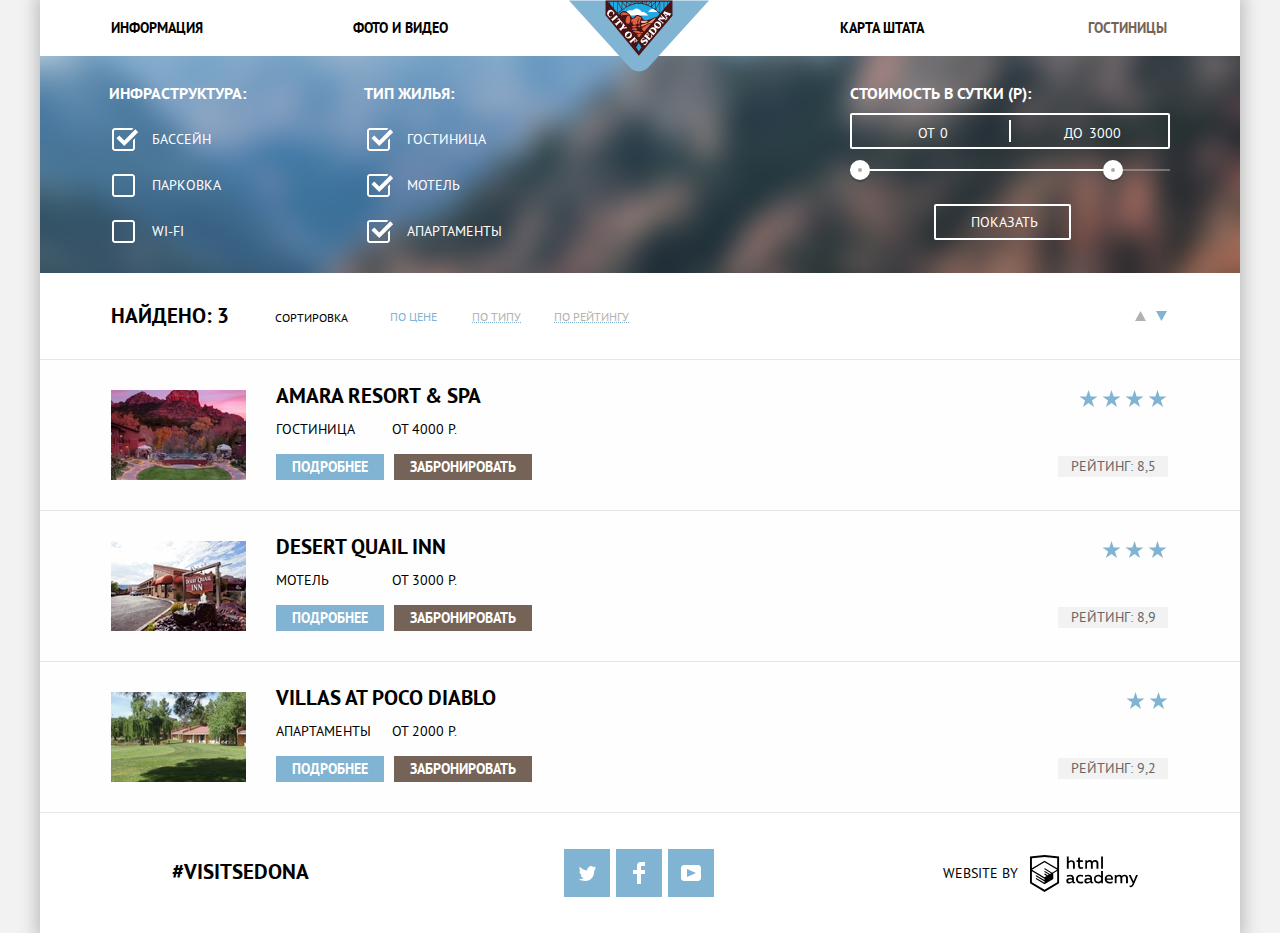
==== commit c84c31b1: "Чекбоксы, правка доступности" ====
--- a/hotels.html
+++ b/hotels.html
@@ -33,15 +33,15 @@
                 <legend>Инфраструктура:</legend>
                   <ul class="reset-list fieldset-list">
                     <li class="filter-item">
-                      <input type="checkbox" id="swimmingpool" name="swimmingpool" checked>
+                      <input class="visually-hidden" type="checkbox" id="swimmingpool" name="swimmingpool" checked>
                       <label for="swimmingpool">бассейн</label>
                     </li>
                     <li class="filter-item">
-                      <input type="checkbox" id="parking" name="parking">
+                      <input class="visually-hidden" type="checkbox" id="parking" name="parking">
                       <label for="parking">парковка</label>
                     </li>
                     <li class="filter-item">
-                      <input type="checkbox" id="wifi" name="wifi">
+                      <input class="visually-hidden" type="checkbox" id="wifi" name="wifi">
                       <label for="wifi">wi-fi</label>
                     </li>
                   </ul>
@@ -50,15 +50,15 @@
                 <legend>Тип жилья:</legend>
                   <ul class="reset-list fieldset-list">
                     <li class="filter-item">
-                      <input type="checkbox" id="hotel" name="hotel" checked>
+                      <input class="visually-hidden" type="checkbox" id="hotel" name="hotel" checked>
                       <label for="hotel">гостиница</label>
                     </li>
                     <li class="filter-item">
-                      <input type="checkbox" id="motel" name="motel" checked>
+                      <input class="visually-hidden" type="checkbox" id="motel" name="motel" checked>
                       <label for="motel">мотель</label>
                     </li>
                     <li class="filter-item">
-                      <input type="checkbox" id="appartment" name="appartment" checked>
+                      <input class="visually-hidden" type="checkbox" id="appartment" name="appartment" checked>
                       <label for="appartment">апартаменты</label>
                     </li>
                   </ul>
--- a/css/style.css
+++ b/css/style.css
@@ -835,10 +835,6 @@
   padding-left: 39px;
 }
 
-.filter-item input {
-  opacity: 0;
-}
-
 .filter-item label {
   position: relative;
 
@@ -853,8 +849,12 @@
           user-select: none;
 }
 
-.filter-item input:hover + label,
 .filter-item input:focus + label {
+  color: rgba(255, 255, 255, 0.6);
+  outline: 1px solid #1592E6;
+}
+
+.filter-item input:hover + label {
   color: #FFFFFF;
 }
 
